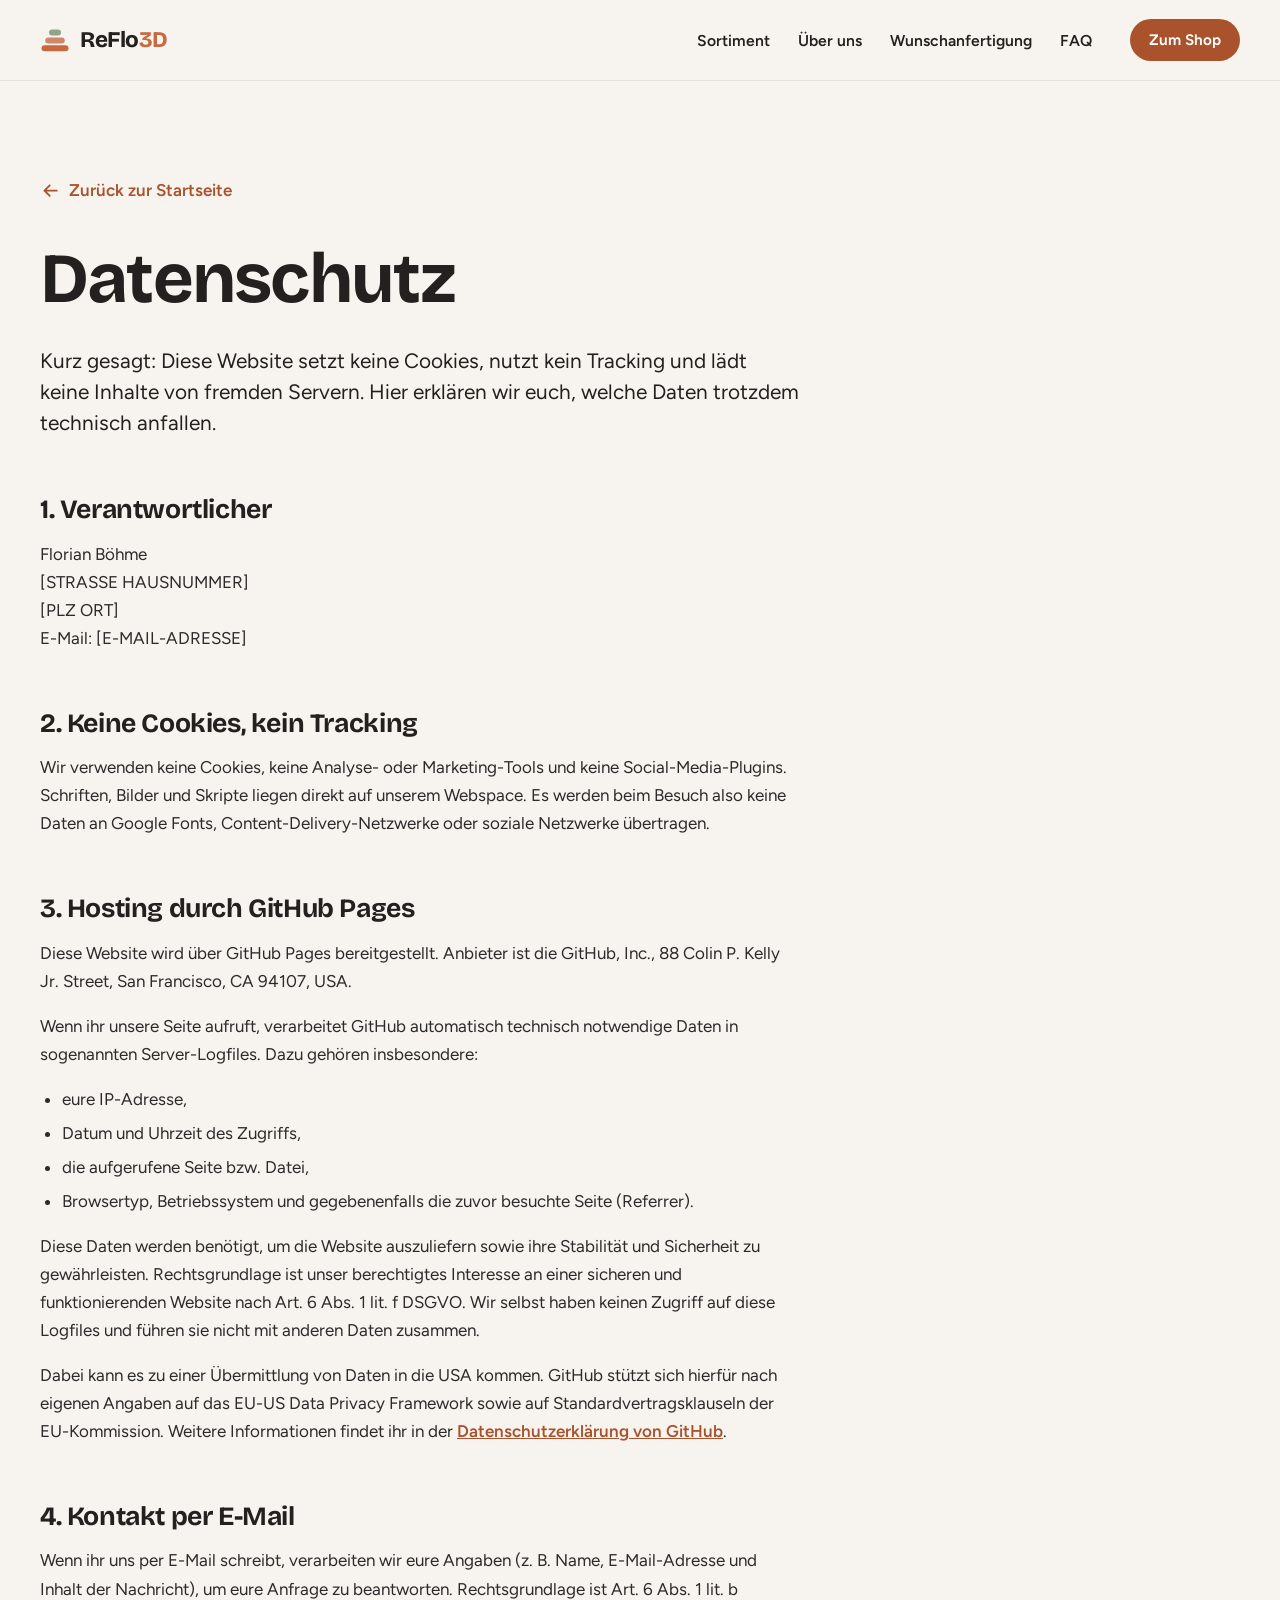
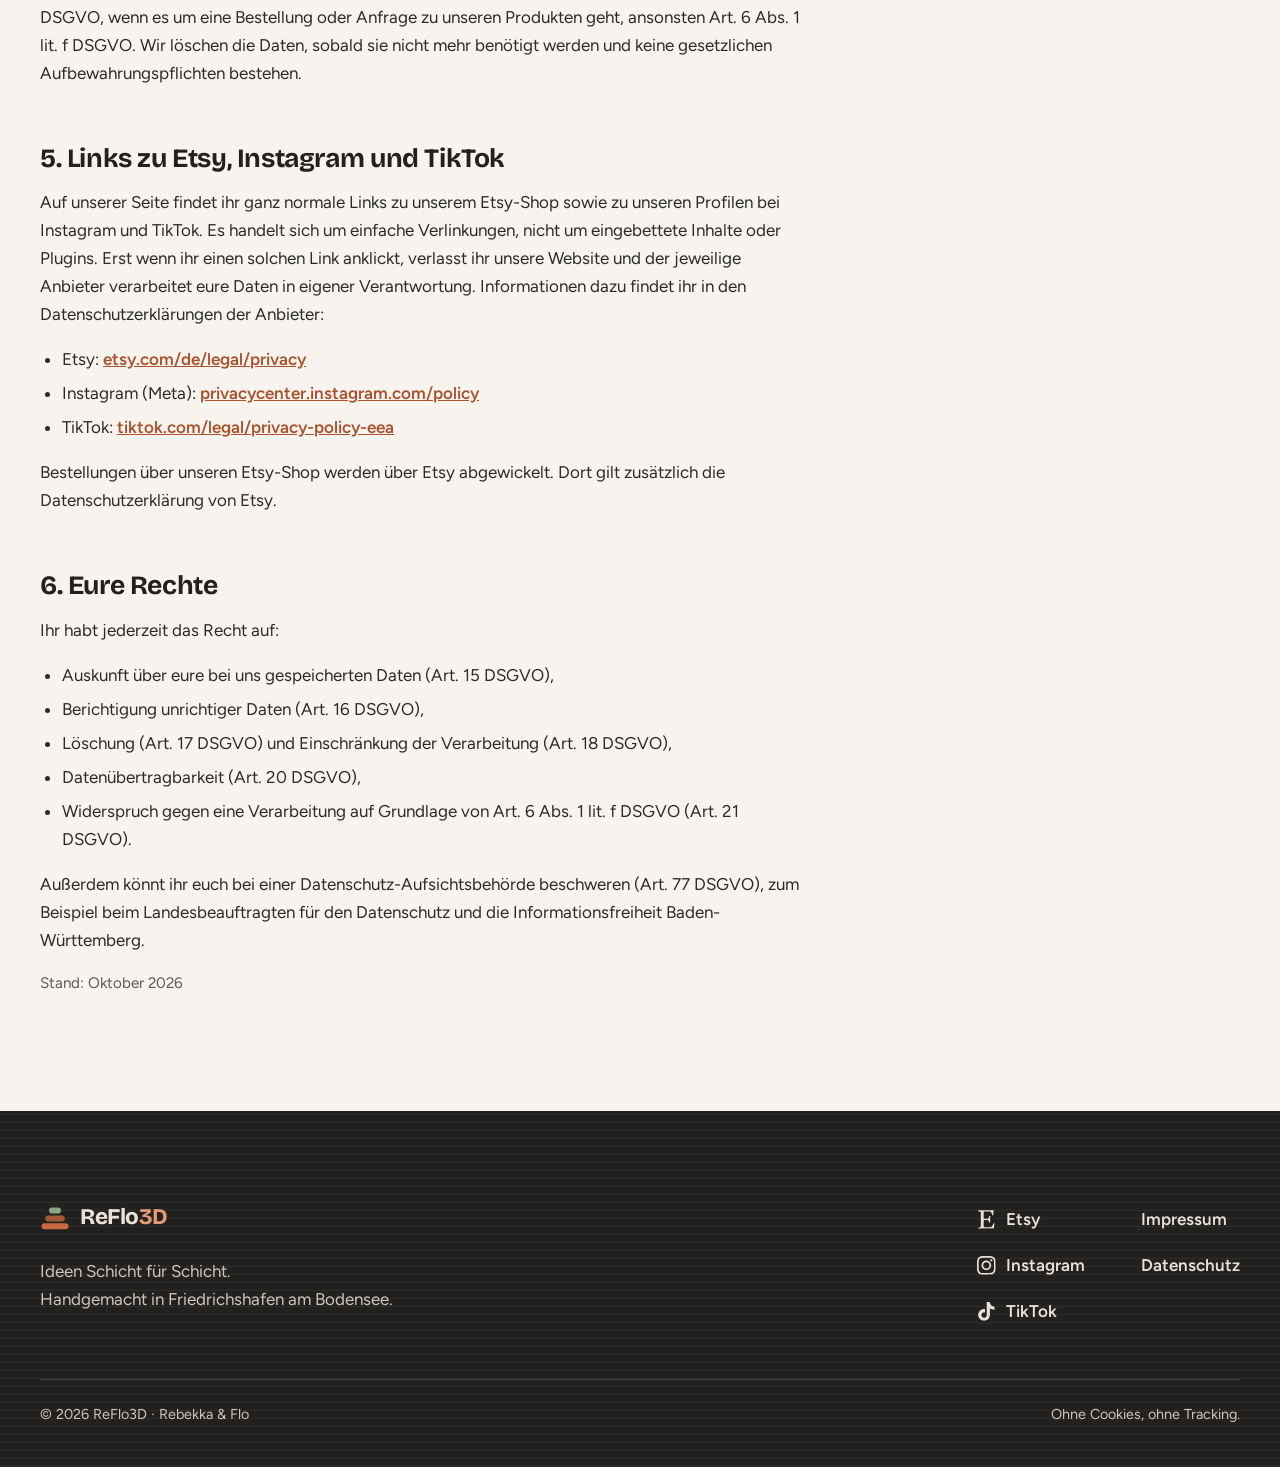
==== datenschutz.html @ 63804d5b "One-Page-Website für ReFlo3D - index.html: Hero mit Druck-Animation und hochzählenden Kennzahlen,   " ====
<!doctype html>
<html lang="de">
<head>
  <meta charset="utf-8">
  <meta name="viewport" content="width=device-width, initial-scale=1, viewport-fit=cover">
  <title>Datenschutz | ReFlo3D</title>
  <meta name="description" content="Datenschutzerklärung von ReFlo3D: keine Cookies, kein Tracking, Hosting über GitHub Pages.">
  <link rel="canonical" href="https://reflo3d.de/datenschutz.html">
  <meta name="theme-color" content="#23211F">
  <meta name="color-scheme" content="light dark">
  <link rel="icon" href="assets/img/favicon.svg" type="image/svg+xml">
  <link rel="icon" href="assets/img/favicon-32.png" type="image/png" sizes="32x32">
  <link rel="apple-touch-icon" href="assets/img/apple-touch-icon.png">
  <link rel="preload" href="assets/fonts/bricolage-grotesque-latin-wght.woff2" as="font" type="font/woff2" crossorigin>
  <link rel="stylesheet" href="assets/css/style.css">
  <script>document.documentElement.classList.add('js');</script>
  <script src="assets/js/main.js" defer></script>
</head>
<body class="legal-page">
  <svg width="0" height="0" class="sprite" aria-hidden="true" focusable="false">
    <symbol id="i-etsy" viewBox="0 0 24 24"><path fill="currentColor" d="M8.559 2.445c0-.325.033-.52.59-.52h7.465c1.3 0 2.02 1.11 2.54 3.193l.42 1.666h1.27c.23-4.728.43-6.784.43-6.784s-3.196.36-5.09.36H6.635L1.521.196v1.37l1.725.326c1.21.24 1.5.496 1.6 1.606 0 0 .11 3.27.11 8.64 0 5.385-.09 8.61-.09 8.61 0 .973-.39 1.333-1.59 1.573l-1.722.33V24l5.13-.165h8.55c1.935 0 6.39.165 6.39.165.105-1.17.75-6.48.855-7.064h-1.2l-1.284 2.91c-1.005 2.28-2.476 2.445-4.11 2.445h-4.906c-1.63 0-2.415-.64-2.415-2.05V12.8s3.62 0 4.79.096c.912.064 1.463.325 1.76 1.598l.39 1.695h1.41l-.09-4.278.192-4.305h-1.391l-.45 1.89c-.283 1.244-.48 1.47-1.754 1.6-1.666.17-4.815.14-4.815.14V2.45h-.05z"/></symbol>
    <symbol id="i-instagram" viewBox="0 0 24 24"><path fill="currentColor" d="M7.0301.084c-1.2768.0602-2.1487.264-2.911.5634-.7888.3075-1.4575.72-2.1228 1.3877-.6652.6677-1.075 1.3368-1.3802 2.127-.2954.7638-.4956 1.6365-.552 2.914-.0564 1.2775-.0689 1.6882-.0626 4.947.0062 3.2586.0206 3.6671.0825 4.9473.061 1.2765.264 2.1482.5635 2.9107.308.7889.72 1.4573 1.388 2.1228.6679.6655 1.3365 1.0743 2.1285 1.38.7632.295 1.6361.4961 2.9134.552 1.2773.056 1.6884.069 4.9462.0627 3.2578-.0062 3.668-.0207 4.9478-.0814 1.28-.0607 2.147-.2652 2.9098-.5633.7889-.3086 1.4578-.72 2.1228-1.3881.665-.6682 1.0745-1.3378 1.3795-2.1284.2957-.7632.4966-1.636.552-2.9124.056-1.2809.0692-1.6898.063-4.948-.0063-3.2583-.021-3.6668-.0817-4.9465-.0607-1.2797-.264-2.1487-.5633-2.9117-.3084-.7889-.72-1.4568-1.3876-2.1228C21.2982 1.33 20.628.9208 19.8378.6165 19.074.321 18.2017.1197 16.9244.0645 15.6471.0093 15.236-.005 11.977.0014 8.718.0076 8.31.0215 7.0301.0839m.1402 21.6932c-1.17-.0509-1.8053-.2453-2.2287-.408-.5606-.216-.96-.4771-1.3819-.895-.422-.4178-.6811-.8186-.9-1.378-.1644-.4234-.3624-1.058-.4171-2.228-.0595-1.2645-.072-1.6442-.079-4.848-.007-3.2037.0053-3.583.0607-4.848.05-1.169.2456-1.805.408-2.2282.216-.5613.4762-.96.895-1.3816.4188-.4217.8184-.6814 1.3783-.9003.423-.1651 1.0575-.3614 2.227-.4171 1.2655-.06 1.6447-.072 4.848-.079 3.2033-.007 3.5835.005 4.8495.0608 1.169.0508 1.8053.2445 2.228.408.5608.216.96.4754 1.3816.895.4217.4194.6816.8176.9005 1.3787.1653.4217.3617 1.056.4169 2.2263.0602 1.2655.0739 1.645.0796 4.848.0058 3.203-.0055 3.5834-.061 4.848-.051 1.17-.245 1.8055-.408 2.2294-.216.5604-.4763.96-.8954 1.3814-.419.4215-.8181.6811-1.3783.9-.4224.1649-1.0577.3617-2.2262.4174-1.2656.0595-1.6448.072-4.8493.079-3.2045.007-3.5825-.006-4.848-.0608M16.953 5.5864A1.44 1.44 0 1 0 18.39 4.144a1.44 1.44 0 0 0-1.437 1.4424M5.8385 12.012c.0067 3.4032 2.7706 6.1557 6.173 6.1493 3.4026-.0065 6.157-2.7701 6.1506-6.1733-.0065-3.4032-2.771-6.1565-6.174-6.1498-3.403.0067-6.156 2.771-6.1496 6.1738M8 12.0077a4 4 0 1 1 4.008 3.9921A3.9996 3.9996 0 0 1 8 12.0077"/></symbol>
    <symbol id="i-tiktok" viewBox="0 0 24 24"><path fill="currentColor" d="M12.525.02c1.31-.02 2.61-.01 3.91-.02.08 1.53.63 3.09 1.75 4.17 1.12 1.11 2.7 1.62 4.24 1.79v4.03c-1.44-.05-2.89-.35-4.2-.97-.57-.26-1.1-.59-1.62-.93-.01 2.92.01 5.84-.02 8.75-.08 1.4-.54 2.79-1.35 3.94-1.31 1.92-3.58 3.17-5.91 3.21-1.43.08-2.86-.31-4.08-1.03-2.02-1.19-3.44-3.37-3.65-5.71-.02-.5-.03-1-.01-1.49.18-1.9 1.12-3.72 2.58-4.96 1.66-1.44 3.98-2.13 6.15-1.72.02 1.48-.04 2.96-.04 4.44-.99-.32-2.15-.23-3.02.37-.63.41-1.11 1.04-1.36 1.75-.21.51-.15 1.07-.14 1.61.24 1.64 1.82 3.02 3.5 2.87 1.12-.01 2.19-.66 2.77-1.61.19-.33.4-.67.41-1.06.1-1.79.06-3.57.07-5.36.01-4.03-.01-8.05.02-12.07z"/></symbol>
    <symbol id="i-arrow" viewBox="0 0 24 24"><path fill="none" stroke="currentColor" stroke-width="2" stroke-linecap="round" stroke-linejoin="round" d="M5 12h14m-6-6 6 6-6 6"/></symbol>
    <symbol id="i-mark" viewBox="0 0 40 40"><rect x="2" y="27" width="36" height="8" rx="4" fill="#C8693F"/><rect x="7" y="16.5" width="26" height="8" rx="4" fill="#C8693F" opacity=".78"/><rect x="12" y="6" width="16" height="8" rx="4" fill="#8FA58A"/></symbol>
  </svg>

  <a class="skip-link" href="#inhalt">Zum Inhalt springen</a>

  <header class="site-header is-solid" data-header>
    <div class="container header-inner">
      <a class="brand" href="./" aria-label="ReFlo3D – zur Startseite">
        <svg class="brand-mark" width="32" height="32" aria-hidden="true" focusable="false"><use href="#i-mark"/></svg>
        <span class="brand-name">ReFlo<span>3D</span></span>
      </a>

      <nav class="nav" aria-label="Hauptnavigation">
        <ul class="nav-list">
          <li><a href="./#sortiment">Sortiment</a></li>
          <li><a href="./#ueber-uns">Über uns</a></li>
          <li><a href="./#wunschanfertigung">Wunschanfertigung</a></li>
          <li><a href="./#faq">FAQ</a></li>
        </ul>
        <a class="btn btn-primary btn-sm" href="https://www.etsy.com/de/shop/Reflo3d" target="_blank" rel="noopener noreferrer">Zum Shop</a>
      </nav>

      <button class="burger" type="button" aria-expanded="false" aria-controls="mobile-menu" aria-label="Menü öffnen" data-burger>
        <span class="burger-lines" aria-hidden="true"><span></span><span></span><span></span></span>
      </button>
    </div>
  </header>

  <!-- Mobiles Vollbild-Menü -->
  <div class="mobile-menu" id="mobile-menu" role="dialog" aria-modal="true" aria-label="Menü" hidden data-menu>
    <nav class="mobile-menu-inner container" aria-label="Mobile Navigation">
      <ul class="mobile-menu-list">
        <li><a href="./#sortiment">Sortiment</a></li>
        <li><a href="./#ueber-uns">Über uns</a></li>
        <li><a href="./#wunschanfertigung">Wunschanfertigung</a></li>
        <li><a href="./#faq">FAQ</a></li>
        <li><a href="./#folgt-uns">Folgt uns</a></li>
      </ul>
      <a class="btn btn-primary btn-lg" href="https://www.etsy.com/de/shop/Reflo3d" target="_blank" rel="noopener noreferrer">
        <svg class="icon" aria-hidden="true" focusable="false"><use href="#i-etsy"/></svg>
        Zum Etsy-Shop
      </a>
      <div class="mobile-menu-social">
        <a class="icon-btn" href="https://www.instagram.com/reflo3d" target="_blank" rel="noopener noreferrer" aria-label="ReFlo3D auf Instagram">
          <svg class="icon" aria-hidden="true" focusable="false"><use href="#i-instagram"/></svg>
        </a>
        <a class="icon-btn" href="https://www.tiktok.com/@reflo3d" target="_blank" rel="noopener noreferrer" aria-label="ReFlo3D auf TikTok">
          <svg class="icon" aria-hidden="true" focusable="false"><use href="#i-tiktok"/></svg>
        </a>
      </div>
    </nav>
  </div>

  <main id="inhalt" class="legal theme-light">
    <div class="container">
      <article class="legal-inner" aria-labelledby="page-title">
        <p class="back-link"><a class="text-link" href="./"><svg class="icon" aria-hidden="true" focusable="false" style="transform:rotate(180deg)"><use href="#i-arrow"/></svg> Zurück zur Startseite</a></p>
        <h1 id="page-title">Datenschutz</h1>
        <p class="lead">Kurz gesagt: Diese Website setzt keine Cookies, nutzt kein Tracking und lädt keine Inhalte von fremden Servern. Hier erklären wir euch, welche Daten trotzdem technisch anfallen.</p>

        <h2>1. Verantwortlicher</h2>
        <p>
          Florian Böhme<br>
          <!-- TODO: Adresse eintragen -->
          [STRASSE HAUSNUMMER]<br>
          <!-- TODO: Adresse eintragen -->
          [PLZ ORT]<br>
          <!-- TODO: Adresse eintragen -->
          E-Mail: [E-MAIL-ADRESSE]
        </p>

        <h2>2. Keine Cookies, kein Tracking</h2>
        <p>Wir verwenden keine Cookies, keine Analyse- oder Marketing-Tools und keine Social-Media-Plugins. Schriften, Bilder und Skripte liegen direkt auf unserem Webspace. Es werden beim Besuch also keine Daten an Google Fonts, Content-Delivery-Netzwerke oder soziale Netzwerke übertragen.</p>

        <h2>3. Hosting durch GitHub Pages</h2>
        <p>Diese Website wird über GitHub Pages bereitgestellt. Anbieter ist die GitHub, Inc., 88 Colin P. Kelly Jr. Street, San Francisco, CA 94107, USA.</p>
        <p>Wenn ihr unsere Seite aufruft, verarbeitet GitHub automatisch technisch notwendige Daten in sogenannten Server-Logfiles. Dazu gehören insbesondere:</p>
        <ul>
          <li>eure IP-Adresse,</li>
          <li>Datum und Uhrzeit des Zugriffs,</li>
          <li>die aufgerufene Seite bzw. Datei,</li>
          <li>Browsertyp, Betriebssystem und gegebenenfalls die zuvor besuchte Seite (Referrer).</li>
        </ul>
        <p>Diese Daten werden benötigt, um die Website auszuliefern sowie ihre Stabilität und Sicherheit zu gewährleisten. Rechtsgrundlage ist unser berechtigtes Interesse an einer sicheren und funktionierenden Website nach Art. 6 Abs. 1 lit. f DSGVO. Wir selbst haben keinen Zugriff auf diese Logfiles und führen sie nicht mit anderen Daten zusammen.</p>
        <p>Dabei kann es zu einer Übermittlung von Daten in die USA kommen. GitHub stützt sich hierfür nach eigenen Angaben auf das EU-US Data Privacy Framework sowie auf Standardvertragsklauseln der EU-Kommission. Weitere Informationen findet ihr in der <a href="https://docs.github.com/de/site-policy/privacy-policies/github-general-privacy-statement" target="_blank" rel="noopener noreferrer">Datenschutzerklärung von GitHub</a>.</p>

        <h2>4. Kontakt per E-Mail</h2>
        <p>Wenn ihr uns per E-Mail schreibt, verarbeiten wir eure Angaben (z.&nbsp;B. Name, E-Mail-Adresse und Inhalt der Nachricht), um eure Anfrage zu beantworten. Rechtsgrundlage ist Art. 6 Abs. 1 lit. b DSGVO, wenn es um eine Bestellung oder Anfrage zu unseren Produkten geht, ansonsten Art. 6 Abs. 1 lit. f DSGVO. Wir löschen die Daten, sobald sie nicht mehr benötigt werden und keine gesetzlichen Aufbewahrungspflichten bestehen.</p>

        <h2>5. Links zu Etsy, Instagram und TikTok</h2>
        <p>Auf unserer Seite findet ihr ganz normale Links zu unserem Etsy-Shop sowie zu unseren Profilen bei Instagram und TikTok. Es handelt sich um einfache Verlinkungen, nicht um eingebettete Inhalte oder Plugins. Erst wenn ihr einen solchen Link anklickt, verlasst ihr unsere Website und der jeweilige Anbieter verarbeitet eure Daten in eigener Verantwortung. Informationen dazu findet ihr in den Datenschutzerklärungen der Anbieter:</p>
        <ul>
          <li>Etsy: <a href="https://www.etsy.com/de/legal/privacy/" target="_blank" rel="noopener noreferrer">etsy.com/de/legal/privacy</a></li>
          <li>Instagram (Meta): <a href="https://privacycenter.instagram.com/policy" target="_blank" rel="noopener noreferrer">privacycenter.instagram.com/policy</a></li>
          <li>TikTok: <a href="https://www.tiktok.com/legal/privacy-policy-eea" target="_blank" rel="noopener noreferrer">tiktok.com/legal/privacy-policy-eea</a></li>
        </ul>
        <p>Bestellungen über unseren Etsy-Shop werden über Etsy abgewickelt. Dort gilt zusätzlich die Datenschutzerklärung von Etsy.</p>

        <h2>6. Eure Rechte</h2>
        <p>Ihr habt jederzeit das Recht auf:</p>
        <ul>
          <li>Auskunft über eure bei uns gespeicherten Daten (Art. 15 DSGVO),</li>
          <li>Berichtigung unrichtiger Daten (Art. 16 DSGVO),</li>
          <li>Löschung (Art. 17 DSGVO) und Einschränkung der Verarbeitung (Art. 18 DSGVO),</li>
          <li>Datenübertragbarkeit (Art. 20 DSGVO),</li>
          <li>Widerspruch gegen eine Verarbeitung auf Grundlage von Art. 6 Abs. 1 lit. f DSGVO (Art. 21 DSGVO).</li>
        </ul>
        <p>Außerdem könnt ihr euch bei einer Datenschutz-Aufsichtsbehörde beschweren (Art. 77 DSGVO), zum Beispiel beim Landesbeauftragten für den Datenschutz und die Informationsfreiheit Baden-Württemberg.</p>

        <p class="meta">Stand: Oktober 2026</p>

      </article>
    </div>
  </main>

  <!-- 10. Footer -->
  <footer class="site-footer theme-dark">
    <div class="container footer-inner">
      <div class="footer-brand">
        <a class="brand" href="./" aria-label="ReFlo3D – zur Startseite">
          <svg class="brand-mark" width="32" height="32" aria-hidden="true" focusable="false"><use href="#i-mark"/></svg>
          <span class="brand-name">ReFlo<span>3D</span></span>
        </a>
        <p class="footer-slogan">Ideen Schicht für Schicht.<br>Handgemacht in Friedrichshafen am Bodensee.</p>
      </div>
      <nav class="footer-nav" aria-label="Footer">
        <ul>
          <li><a href="https://www.etsy.com/de/shop/Reflo3d" target="_blank" rel="noopener noreferrer"><svg class="icon" aria-hidden="true" focusable="false"><use href="#i-etsy"/></svg>Etsy</a></li>
          <li><a href="https://www.instagram.com/reflo3d" target="_blank" rel="noopener noreferrer"><svg class="icon" aria-hidden="true" focusable="false"><use href="#i-instagram"/></svg>Instagram</a></li>
          <li><a href="https://www.tiktok.com/@reflo3d" target="_blank" rel="noopener noreferrer"><svg class="icon" aria-hidden="true" focusable="false"><use href="#i-tiktok"/></svg>TikTok</a></li>
        </ul>
        <ul>
          <li><a href="impressum.html">Impressum</a></li>
          <li><a href="datenschutz.html">Datenschutz</a></li>
        </ul>
      </nav>
    </div>
    <div class="container footer-bottom">
      <p>© <span data-year>2026</span> ReFlo3D · Rebekka &amp; Flo</p>
      <p>Ohne Cookies, ohne Tracking.</p>
    </div>
  </footer>
</body>
</html>
---- assets/css/style.css ----
/* =========================================================
   ReFlo3D – Ideen Schicht für Schicht
   Reines CSS, mobile first. Schriften lokal (DSGVO).
   ========================================================= */

/* ---------- Schriften ---------- */
@font-face {
  font-family: "Bricolage Grotesque";
  src: url("../fonts/bricolage-grotesque-latin-wght.woff2") format("woff2");
  font-weight: 200 800;
  font-style: normal;
  font-display: swap;
}
@font-face {
  font-family: "Figtree";
  src: url("../fonts/figtree-latin-wght.woff2") format("woff2");
  font-weight: 300 900;
  font-style: normal;
  font-display: swap;
}
@font-face {
  font-family: "Figtree";
  src: url("../fonts/figtree-latin-wght-italic.woff2") format("woff2");
  font-weight: 300 900;
  font-style: italic;
  font-display: swap;
}

/* ---------- Design-Tokens ---------- */
:root {
  /* Markenfarben */
  --c-dark: #23211F;          /* Anthrazit: Hero, Video-Bereich, Footer */
  --c-cream: #F7F3EE;         /* Creme: Inhaltsbereiche */
  --c-text: #2B2B2B;          /* Fließtext */
  --c-accent: #C8693F;        /* Terrakotta */
  --c-sage: #8FA58A;          /* Salbei */

  /* Abgeleitete Töne (WCAG AA geprüft) */
  --c-accent-strong: #A9522C; /* Buttons/Links auf hell: 4,8:1 auf Creme, 5,3:1 mit weißem Text */
  --c-accent-hover: #8F4323;
  --c-accent-soft: #E39A72;   /* Akzent-Text auf dunkel: 6:1 */
  --c-sage-strong: #566C52;   /* Salbei-Text auf hell */
  --c-cream-alt: #EFE8DF;
  --c-dark-deep: #1A1917;

  /* Typografie */
  --font-head: "Bricolage Grotesque", "Avenir Next", "Segoe UI", system-ui, sans-serif;
  --font-body: "Figtree", "Segoe UI", system-ui, -apple-system, sans-serif;
  --fs-body: clamp(1rem, 0.96rem + 0.2vw, 1.0625rem);
  --fs-lead: clamp(1.125rem, 1.05rem + 0.4vw, 1.3rem);
  --fs-h2: clamp(2.1rem, 1.5rem + 3vw, 3.6rem);
  --fs-h1: clamp(3.4rem, 1.6rem + 9vw, 8.25rem);

  /* Layout */
  --container: 1200px;
  --gutter: clamp(16px, 4vw, 40px);
  --section-y: clamp(72px, 9vw, 136px);
  --radius-s: 12px;
  --radius-m: 20px;
  --radius-l: 32px;
  --header-h: 68px;
  --actionbar-h: 64px;

  --ease-out: cubic-bezier(.22, 1, .36, 1);
  --shadow-card: 0 1px 2px rgba(35, 33, 31, .06), 0 18px 48px -18px rgba(35, 33, 31, .28);

  /* Schichtlinien-Muster (Markenelement) */
  --layers-light: repeating-linear-gradient(0deg, rgba(255, 255, 255, .055) 0 1px, transparent 1px 8px);
  --layers-accent: repeating-linear-gradient(0deg, rgba(200, 105, 63, .16) 0 1px, transparent 1px 9px);

  /* Thema „hell“ als Standard */
  --bg: var(--c-cream);
  --fg: var(--c-text);
  --heading: var(--c-dark);
  --muted: #5F5A54;
  --accent-text: var(--c-accent-strong);
  --card: #FFFDFA;
  --border: rgba(43, 43, 43, .12);
  --focus: var(--c-accent-strong);
  --chip-bg: rgba(143, 165, 138, .2);
  --chip-icon: var(--c-sage-strong);

  color-scheme: light dark;
}

/* Abschnittsthemen: setzen die semantischen Variablen neu */
.theme-light { --bg: var(--c-cream); }
.theme-light-alt { --bg: var(--c-cream-alt); --accent-text: #9A4A27; } /* 5,1:1 auf Creme-Alt */
.theme-dark {
  --bg: var(--c-dark);
  --fg: #E9E2D9;
  --heading: var(--c-cream);
  --muted: #CFC6BB;
  --accent-text: var(--c-accent-soft);
  --card: #2D2A27;
  --border: rgba(247, 243, 238, .14);
  --focus: var(--c-accent-soft);
  --chip-bg: rgba(143, 165, 138, .18);
  --chip-icon: var(--c-sage);
}
.theme-light, .theme-light-alt, .theme-dark { background-color: var(--bg); color: var(--fg); }

/* Dark Mode: helle Bereiche werden warm-dunkel, dunkle noch etwas tiefer */
@media (prefers-color-scheme: dark) {
  :root, .theme-light, .theme-light-alt {
    --bg: #1F1D1B;
    --fg: #E6DFD6;
    --heading: #F7F3EE;
    --muted: #BDB3A8;
    --accent-text: var(--c-accent-soft);
    --card: #2A2724;
    --border: rgba(247, 243, 238, .12);
    --focus: var(--c-accent-soft);
    --chip-bg: rgba(143, 165, 138, .18);
    --chip-icon: var(--c-sage);
  }
  .theme-light-alt { --bg: #282522; }
  .theme-dark { --bg: #151413; --card: #262321; }
}

/* ---------- Basis ---------- */
*, *::before, *::after { box-sizing: border-box; }

html {
  -webkit-text-size-adjust: 100%;
  text-size-adjust: 100%;
  scroll-padding-top: calc(var(--header-h) + 12px);
}
@media (prefers-reduced-motion: no-preference) {
  html { scroll-behavior: smooth; }
}

body {
  margin: 0;
  font-family: var(--font-body);
  font-size: var(--fs-body);
  line-height: 1.65;
  background: var(--bg);
  color: var(--fg);
  -webkit-font-smoothing: antialiased;
  -moz-osx-font-smoothing: grayscale;
  text-rendering: optimizeLegibility;
}
body.is-locked { overflow: hidden; }

img, video, svg { display: block; max-width: 100%; }
img, video { height: auto; }
a { color: inherit; }
p { margin: 0 0 1em; }
p:last-child { margin-bottom: 0; }
ul, ol { margin: 0; padding: 0; list-style: none; }
figure { margin: 0; }
h1, h2, h3 {
  font-family: var(--font-head);
  color: var(--heading);
  font-weight: 700;
  line-height: 1.04;
  letter-spacing: -0.025em;
  margin: 0 0 .5em;
  text-wrap: balance;
}
strong { font-weight: 700; }

.sprite { position: absolute; width: 0; height: 0; overflow: hidden; }
.icon { width: 1.25em; height: 1.25em; flex: none; }

.sr-only {
  position: absolute !important; width: 1px; height: 1px; padding: 0; margin: -1px;
  overflow: hidden; clip: rect(0 0 0 0); white-space: nowrap; border: 0;
}

/* Sichtbarer Fokus-Rahmen */
:focus-visible {
  outline: 3px solid var(--focus);
  outline-offset: 3px;
  border-radius: 6px;
}
.btn:focus-visible, .icon-btn:focus-visible { border-radius: 999px; }

.skip-link {
  position: fixed; left: 16px; top: 12px; z-index: 200;
  transform: translateY(-200%);
  background: var(--c-dark); color: var(--c-cream);
  padding: .75em 1.25em; border-radius: 999px; font-weight: 700; text-decoration: none;
  transition: transform .2s;
}
.skip-link:focus { transform: none; }

.container {
  width: 100%;
  max-width: calc(var(--container) + 2 * var(--gutter));
  margin-inline: auto;
  padding-inline: var(--gutter);
}
.section { padding-block: var(--section-y); position: relative; }
.center { text-align: center; }

/* ---------- Typo-Bausteine ---------- */
.eyebrow, .overline {
  font-size: .8rem;
  font-weight: 700;
  letter-spacing: .16em;
  text-transform: uppercase;
  color: var(--accent-text);
  margin-bottom: 1rem;
  display: inline-flex;
  align-items: center;
  gap: .7em;
}
.eyebrow::before {
  content: "";
  width: 28px; height: 6px;
  background: repeating-linear-gradient(0deg, currentColor 0 1.5px, transparent 1.5px 3px);
  border-radius: 1px;
}
.section-title { font-size: var(--fs-h2); }
.section-head { max-width: 720px; margin-bottom: clamp(40px, 6vw, 72px); }
.section-head-center { margin-inline: auto; text-align: center; }
.section-intro {
  font-family: var(--font-head);
  font-size: clamp(1.6rem, 1.2rem + 2vw, 2.6rem);
  font-weight: 600;
  line-height: 1.15;
  letter-spacing: -0.02em;
  color: var(--heading);
  text-wrap: balance;
}
.lead { font-size: var(--fs-lead); line-height: 1.5; color: var(--heading); }

.quote {
  font-style: italic;
  font-size: clamp(1.1rem, 1rem + .5vw, 1.3rem);
  line-height: 1.45;
  color: var(--accent-text);
  margin-bottom: 1.1em;
  padding-left: 1rem;
  border-left: 3px solid currentColor;
}

/* ---------- Buttons ---------- */
.btn {
  --btn-bg: transparent;
  --btn-fg: inherit;
  --btn-border: transparent;
  display: inline-flex;
  align-items: center;
  justify-content: center;
  gap: .6em;
  min-height: 48px;
  padding: .8em 1.45em;
  border: 1.5px solid var(--btn-border);
  border-radius: 999px;
  background: var(--btn-bg);
  color: var(--btn-fg);
  font: 650 1rem/1.2 var(--font-body);
  letter-spacing: .005em;
  text-decoration: none;
  cursor: pointer;
  transition: background-color .25s, border-color .25s, color .25s, transform .35s var(--ease-out), box-shadow .35s var(--ease-out);
  -webkit-tap-highlight-color: transparent;
}
.btn .icon { width: 1.15em; height: 1.15em; }
.btn-sm { min-height: 42px; padding: .6em 1.15em; font-size: .95rem; }
.btn-lg { min-height: 54px; padding: .95em 1.7em; font-size: 1.05rem; }

.btn-primary { --btn-bg: var(--c-accent-strong); --btn-fg: #fff; }
.btn-primary:hover { --btn-bg: var(--c-accent-hover); }

.btn-ghost { --btn-fg: var(--c-cream); --btn-border: rgba(247, 243, 238, .55); backdrop-filter: blur(6px); -webkit-backdrop-filter: blur(6px); background: rgba(247, 243, 238, .06); }
.btn-ghost:hover { background: rgba(247, 243, 238, .16); --btn-border: var(--c-cream); }

.btn-outline { --btn-fg: var(--heading); --btn-border: currentColor; }
.btn-outline:hover { --btn-bg: var(--heading); --btn-fg: var(--bg); --btn-border: var(--heading); }

@media (hover: hover) {
  .btn:hover { transform: translateY(-2px); box-shadow: 0 12px 24px -12px rgba(35, 33, 31, .55); }
  .btn:active { transform: translateY(0); }
}

.btn-row { display: flex; flex-wrap: wrap; gap: 12px; }

.icon-btn {
  display: inline-grid; place-items: center;
  width: 48px; height: 48px; flex: none;
  border-radius: 999px;
  border: 1.5px solid rgba(247, 243, 238, .3);
  color: var(--c-cream);
  transition: background-color .25s, border-color .25s, transform .3s var(--ease-out);
}
.icon-btn:hover { background: rgba(247, 243, 238, .12); border-color: var(--c-cream); }

.text-link {
  display: inline-flex; align-items: center; gap: .45em;
  font-weight: 700; color: var(--accent-text);
  text-decoration: none;
  padding-block: .4em;
  background: linear-gradient(currentColor, currentColor) 0 100% / 0 2px no-repeat;
  transition: background-size .4s var(--ease-out);
}
.text-link .icon { transition: transform .35s var(--ease-out); }
.text-link:hover { background-size: 100% 2px; }
.text-link:hover .icon { transform: translateX(4px); }

/* ---------- 1. Header ---------- */
.site-header {
  position: fixed; inset: 0 0 auto; z-index: 100;
  height: var(--header-h);
  color: var(--c-cream);
  transition: background-color .35s, box-shadow .35s, color .35s, backdrop-filter .35s;
}
.header-inner { height: 100%; display: flex; align-items: center; justify-content: space-between; gap: 24px; }
.site-header.is-scrolled,
.site-header.is-solid {
  background: rgba(247, 243, 238, .82);
  color: var(--c-dark);
  -webkit-backdrop-filter: saturate(160%) blur(14px);
  backdrop-filter: saturate(160%) blur(14px);
  box-shadow: 0 1px 0 rgba(35, 33, 31, .08);
  --focus: var(--c-accent-strong);
}
.site-header:not(.is-scrolled):not(.is-solid) { --focus: var(--c-accent-soft); }
@media (prefers-color-scheme: dark) {
  .site-header.is-scrolled, .site-header.is-solid { background: rgba(26, 25, 23, .8); color: var(--c-cream); box-shadow: 0 1px 0 rgba(247, 243, 238, .08); --focus: var(--c-accent-soft); }
}
/* Menü offen: Header immer hell auf dunklem Overlay */
.menu-open .site-header { background: transparent; box-shadow: none; color: var(--c-cream); backdrop-filter: none; -webkit-backdrop-filter: none; --focus: var(--c-accent-soft); }

.brand {
  display: inline-flex; align-items: center; gap: 10px;
  text-decoration: none; color: inherit;
  font-family: var(--font-head); font-weight: 750; font-size: 1.4rem; letter-spacing: -0.02em;
}
.brand-mark { width: 30px; height: 30px; }
.brand-name span { color: var(--c-accent); }
.site-header:not(.is-scrolled):not(.is-solid) .brand-name span,
.theme-dark .brand-name span { color: var(--c-accent-soft); }

.nav { display: none; }
.nav-list { display: flex; gap: clamp(16px, 2.2vw, 32px); }
.nav-list a {
  position: relative;
  text-decoration: none; font-weight: 600; font-size: .98rem;
  padding: .5em 0;
}
.nav-list a::after {
  content: ""; position: absolute; left: 0; right: 0; bottom: .15em; height: 2px;
  background: currentColor; transform: scaleX(0); transform-origin: left;
  transition: transform .35s var(--ease-out);
}
.nav-list a:hover::after { transform: scaleX(1); }

.burger {
  display: inline-grid; place-items: center;
  width: 48px; height: 48px; margin-right: -8px;
  background: none; border: 0; border-radius: 999px; color: inherit; cursor: pointer;
}
.burger-lines { position: relative; width: 24px; height: 16px; display: block; }
.burger-lines span {
  position: absolute; left: 0; width: 100%; height: 2px; border-radius: 2px; background: currentColor;
  transition: transform .35s var(--ease-out), opacity .2s, top .35s var(--ease-out);
}
.burger-lines span:nth-child(1) { top: 0; }
.burger-lines span:nth-child(2) { top: 7px; width: 70%; }
.burger-lines span:nth-child(3) { top: 14px; }
.burger[aria-expanded="true"] .burger-lines span:nth-child(1) { top: 7px; transform: rotate(45deg); }
.burger[aria-expanded="true"] .burger-lines span:nth-child(2) { opacity: 0; }
.burger[aria-expanded="true"] .burger-lines span:nth-child(3) { top: 7px; transform: rotate(-45deg); }

@media (min-width: 900px) {
  :root { --header-h: 80px; }
  .nav { display: flex; align-items: center; gap: clamp(20px, 3vw, 40px); }
  .burger { display: none; }
}

/* Mobiles Vollbild-Menü */
.mobile-menu {
  position: fixed; inset: 0; z-index: 90;
  background: var(--c-dark) var(--layers-light);
  color: var(--c-cream);
  --focus: var(--c-accent-soft);
  display: flex;
  padding-top: calc(var(--header-h) + 24px);
  padding-bottom: calc(32px + env(safe-area-inset-bottom));
  overflow-y: auto;
  opacity: 0;
  transition: opacity .35s var(--ease-out);
}
.mobile-menu[hidden] { display: none; }
.mobile-menu.is-open { opacity: 1; }
.mobile-menu-inner { display: flex; flex-direction: column; gap: 32px; }
.mobile-menu-list a {
  display: block;
  font-family: var(--font-head); font-weight: 700;
  font-size: clamp(2rem, 9vw, 2.75rem); line-height: 1.15; letter-spacing: -0.02em;
  text-decoration: none; padding-block: .18em;
  opacity: 0; transform: translateY(16px);
  transition: opacity .45s var(--ease-out), transform .45s var(--ease-out), color .2s;
}
.mobile-menu-list a:hover { color: var(--c-accent-soft); }
.mobile-menu.is-open .mobile-menu-list a { opacity: 1; transform: none; }
.mobile-menu.is-open .mobile-menu-list li:nth-child(2) a { transition-delay: .04s; }
.mobile-menu.is-open .mobile-menu-list li:nth-child(3) a { transition-delay: .08s; }
.mobile-menu.is-open .mobile-menu-list li:nth-child(4) a { transition-delay: .12s; }
.mobile-menu.is-open .mobile-menu-list li:nth-child(5) a { transition-delay: .16s; }
.mobile-menu .btn { align-self: flex-start; }
.mobile-menu-social { display: flex; gap: 12px; margin-top: auto; }
@media (min-width: 900px) { .mobile-menu { display: none !important; } }

/* ---------- 2. Hero ---------- */
.hero {
  position: relative;
  isolation: isolate;
  overflow: hidden;
  min-height: 100vh;
  min-height: 100svh;
  display: flex;
  align-items: flex-end;
  padding-top: calc(var(--header-h) + 32px);
  padding-bottom: clamp(28px, 5vh, 64px);
  color: var(--c-cream);
}
.hero-media { position: absolute; inset: 0; z-index: -3; }
.hero-media img {
  width: 100%; height: 100%; object-fit: cover; object-position: 72% 50%;
}
/* Dunkler Verlauf: sichert Kontrast für den Text auf jedem späteren Foto */
.hero::before {
  content: ""; position: absolute; inset: 0; z-index: -2;
  background:
    linear-gradient(180deg, rgba(20, 19, 18, .62) 0%, rgba(20, 19, 18, .28) 32%, rgba(20, 19, 18, .72) 72%, rgba(20, 19, 18, .94) 100%),
    linear-gradient(90deg, rgba(20, 19, 18, .78) 0%, rgba(20, 19, 18, .35) 55%, rgba(20, 19, 18, 0) 85%);
}
.hero-layers {
  position: absolute; inset: 0; z-index: -1;
  background: var(--layers-light);
  -webkit-mask-image: linear-gradient(180deg, transparent 0%, #000 45%, #000 100%);
  mask-image: linear-gradient(180deg, transparent 0%, #000 45%, #000 100%);
  pointer-events: none;
}
.hero-inner { position: relative; }
.hero .overline { color: var(--c-accent-soft); }
.hero-title {
  font-size: min(var(--fs-h1), 12svh);
  line-height: .94;
  letter-spacing: -0.035em;
  font-weight: 750;
  margin: 0 0 .32em;
  color: var(--c-cream);
}
.print-line { display: block; position: relative; width: fit-content; padding-block: .04em; }
.print-line:last-child { color: var(--c-accent-soft); }
.hero-lead {
  max-width: 34ch;
  font-size: var(--fs-lead);
  line-height: 1.5;
  color: #EDE6DD;
  margin-bottom: 1.6em;
}
.stats {
  display: grid;
  grid-template-columns: repeat(3, minmax(0, 1fr));
  gap: 16px;
  margin-top: clamp(28px, 5vh, 56px);
  padding-top: clamp(18px, 2.5vh, 26px);
  border-top: 1px solid rgba(247, 243, 238, .22);
  max-width: 880px;
}
.stat { display: flex; flex-direction: column; gap: 4px; }
.stat-num {
  font-family: var(--font-head);
  font-weight: 700;
  font-size: clamp(2.2rem, 1.5rem + 3.5vw, 4rem);
  line-height: 1;
  letter-spacing: -0.03em;
  color: var(--c-cream);
  font-variant-numeric: tabular-nums;
}
.stat-suffix { color: var(--c-accent-soft); margin-left: .04em; }
.stat-label { font-size: clamp(.82rem, .75rem + .35vw, 1rem); line-height: 1.35; color: #DCD4CA; max-width: 22ch; }

/* H1 „druckt“ sich Zeile für Zeile von unten nach oben auf */
@media (prefers-reduced-motion: no-preference) {
  .print-line {
    clip-path: inset(100% 0 0 0);
    animation: print-layer 1s steps(14, end) forwards;
    animation-delay: calc(.25s + var(--i) * .45s);
  }
  .print-line::after {
    content: ""; position: absolute; left: -4%; right: -4%; height: 3px; top: calc(100% - 3px);
    background: var(--c-accent);
    box-shadow: 0 0 14px 2px rgba(227, 154, 114, .7);
    border-radius: 2px;
    animation: print-nozzle 1s steps(14, end) forwards;
    animation-delay: calc(.25s + var(--i) * .45s);
  }
  .hero-media img { animation: hero-zoom 2.4s var(--ease-out) both; }
  .hero .overline, .hero-lead, .hero .btn-row, .stats {
    animation: fade-up .9s var(--ease-out) both;
  }
  .hero .overline { animation-delay: .1s; }
  .hero-lead { animation-delay: 1.35s; }
  .hero .btn-row { animation-delay: 1.5s; }
  .stats { animation-delay: 1.65s; }
}
@keyframes print-layer { to { clip-path: inset(0 0 0 0); } }
@keyframes print-nozzle {
  0% { top: calc(100% - 3px); opacity: 1; }
  92% { opacity: 1; }
  100% { top: 0; opacity: 0; }
}
@keyframes hero-zoom { from { transform: scale(1.08); } to { transform: scale(1); } }
@keyframes fade-up { from { opacity: 0; transform: translateY(18px); } to { opacity: 1; transform: none; } }

/* Hero: kleine Bildschirme */
@media (max-width: 479px) {
  .hero .overline { font-size: .7rem; letter-spacing: .12em; }
  .hero .btn-lg { padding: .9em 1.2em; font-size: 1rem; }
  .hero .btn-row { gap: 10px; }
}
@media (min-width: 900px) {
  .hero-lead { max-width: 46ch; }
}

/* ---------- 3. Video-Bereich + Angebotskarte ---------- */
.feature { overflow: hidden; }
.feature::before {
  content: ""; position: absolute; inset: 0; pointer-events: none;
  background: var(--layers-light);
  -webkit-mask-image: radial-gradient(ellipse at 20% 40%, #000 0%, transparent 65%);
  mask-image: radial-gradient(ellipse at 20% 40%, #000 0%, transparent 65%);
}
.feature-grid { display: grid; gap: 0; position: relative; }
.feature-media {
  position: relative;
  border-radius: var(--radius-l);
  overflow: hidden;
  aspect-ratio: 1 / 1;
  background: #2E2A26 url("../img/video-poster.jpg") center / cover no-repeat;
  box-shadow: 0 30px 60px -30px rgba(0, 0, 0, .7);
}
.feature-video { width: 100%; height: 100%; object-fit: cover; }
.feature-caption {
  position: absolute; left: 16px; top: 16px;
  display: inline-flex; align-items: center; gap: .5em;
  padding: .45em .9em; border-radius: 999px;
  font-size: .82rem; font-weight: 600; color: var(--c-cream);
  background: rgba(20, 19, 18, .6);
  -webkit-backdrop-filter: blur(8px); backdrop-filter: blur(8px);
}
.feature-caption .icon { width: 1.1em; height: 1.1em; color: var(--c-sage); }
.video-toggle {
  position: absolute; right: 16px; top: 16px;
  width: 44px; height: 44px; display: grid; place-items: center;
  border: 0; border-radius: 999px; cursor: pointer;
  color: var(--c-cream); background: rgba(20, 19, 18, .6);
  -webkit-backdrop-filter: blur(8px); backdrop-filter: blur(8px);
  --focus: var(--c-accent-soft);
}
.video-toggle[hidden] { display: none; }
.video-toggle .icon { width: 20px; height: 20px; }

.offer-card {
  /* helle Karte im dunklen Bereich */
  --heading: var(--c-dark);
  --fg: var(--c-text);
  --accent-text: var(--c-accent-strong);
  --chip-bg: rgba(143, 165, 138, .22);
  --chip-icon: var(--c-sage-strong);
  --focus: var(--c-accent-strong);
  position: relative;
  z-index: 1;
  margin: -64px 12px 0;
  padding: clamp(28px, 4vw, 52px);
  border-radius: var(--radius-l);
  background: var(--c-cream);
  color: var(--fg);
  box-shadow: 0 40px 80px -40px rgba(0, 0, 0, .8);
}
.offer-card::before {
  /* Terrakotta-„Schichten“ als Akzent oben */
  content: ""; position: absolute; left: clamp(28px, 4vw, 52px); top: 0;
  width: 72px; height: 10px; border-radius: 0 0 6px 6px;
  background: repeating-linear-gradient(0deg, var(--c-accent) 0 2px, transparent 2px 4px);
}
@media (prefers-color-scheme: dark) {
  .offer-card {
    --heading: var(--c-cream); --fg: #E6DFD6; --accent-text: var(--c-accent-soft);
    --chip-bg: rgba(143, 165, 138, .18); --chip-icon: var(--c-sage); --focus: var(--c-accent-soft);
    background: #2A2724; border: 1px solid rgba(247, 243, 238, .1);
  }
}
.offer-title { font-size: clamp(1.9rem, 1.4rem + 2.4vw, 3rem); }
.offer-card .btn-row { margin-top: 28px; }

.chips { display: flex; flex-wrap: wrap; gap: 8px; margin-top: 22px; }
.chip {
  display: inline-flex; align-items: center; gap: .5em;
  padding: .5em .95em; border-radius: 999px;
  background: var(--chip-bg);
  font-size: .92rem; font-weight: 600; line-height: 1.25;
  transition: transform .3s var(--ease-out);
}
.chip .icon { width: 1.15em; height: 1.15em; color: var(--chip-icon); }
.chip:hover { transform: translateY(-2px); }

@media (min-width: 768px) {
  .feature-media { aspect-ratio: 16 / 10; }
  .offer-card { margin: -120px 48px 0; }
}
@media (min-width: 1024px) {
  .feature-grid { grid-template-columns: repeat(12, minmax(0, 1fr)); align-items: center; }
  .feature-media { grid-column: 1 / span 7; grid-row: 1; aspect-ratio: 4 / 5; }
  .offer-card { grid-column: 7 / span 6; grid-row: 1; margin: 0; }
}

/* ---------- 4. Über uns ---------- */
.about-grid { display: grid; gap: 32px; }
.about-head .section-title { margin-bottom: .35em; }
.signature {
  font-family: var(--font-head);
  font-weight: 500; font-style: normal;
  font-size: 1.15rem; color: var(--muted);
  display: inline-flex; align-items: center; gap: .75em;
}
.signature::before { content: ""; width: 36px; height: 2px; background: var(--c-accent); }
.about-body p { max-width: 62ch; }
.about-body .lead { margin-bottom: .9em; }
.steps { display: grid; gap: 12px; margin-top: 36px; counter-reset: step; }
.step {
  display: flex; align-items: center; gap: 14px;
  padding: 14px 18px; border-radius: var(--radius-m);
  background: var(--card); border: 1px solid var(--border);
  transition: transform .35s var(--ease-out), box-shadow .35s var(--ease-out);
}
.step:hover { transform: translateY(-3px); box-shadow: var(--shadow-card); }
.step-icon {
  width: 44px; height: 44px; flex: none; display: grid; place-items: center;
  border-radius: 14px; background: var(--chip-bg); color: var(--chip-icon);
}
.step-text { line-height: 1.35; }
.step-text strong { display: block; color: var(--heading); font-family: var(--font-head); font-size: 1.1rem; }
@media (min-width: 900px) {
  .about-grid { grid-template-columns: 5fr 7fr; gap: clamp(48px, 7vw, 120px); align-items: start; }
  .about-head { position: sticky; top: calc(var(--header-h) + 32px); }
  .steps { grid-template-columns: repeat(3, 1fr); }
  .step { flex-direction: column; align-items: flex-start; padding: 20px; }
}

/* ---------- 5. Sortiment: abwechselnde Themenblöcke ---------- */
.topic {
  display: grid; gap: 28px; align-items: center;
  margin-bottom: clamp(64px, 10vw, 128px);
}
.topic:last-child { margin-bottom: 0; }
.topic-media { position: relative; }
.topic-media::before {
  /* versetzte „Schichten“-Fläche hinter dem Bild */
  content: ""; position: absolute; inset: 18px -10px -14px 18px; z-index: 0;
  border-radius: var(--radius-l);
  background: var(--layers-accent);
}
.topic-media img {
  position: relative; z-index: 1;
  width: 100%; aspect-ratio: 5 / 4; object-fit: cover;
  border-radius: var(--radius-l);
  box-shadow: var(--shadow-card);
  transition: transform .8s var(--ease-out);
}
.topic:hover .topic-media img { transform: translateY(-4px) rotate(-.4deg); }
.topic-title { font-size: clamp(2rem, 1.4rem + 2.6vw, 3.2rem); margin-bottom: .35em; }
.topic-body > p:not(.quote) { max-width: 52ch; color: var(--fg); }
.tags { display: flex; flex-wrap: wrap; gap: 8px; margin: 18px 0 20px; }
.tags li {
  font-size: .85rem; font-weight: 600;
  padding: .35em .85em; border-radius: 999px;
  border: 1px solid var(--border); color: var(--muted);
}
@media (min-width: 900px) {
  .topic { grid-template-columns: 1fr 1fr; gap: clamp(48px, 7vw, 112px); }
  .topic:nth-of-type(even) .topic-media { order: 2; }
  .topic:nth-of-type(even) .topic-media::before { inset: 18px 18px -14px -10px; }
}

/* ---------- 6. Vertrauensleiste ---------- */
.trust {
  position: relative;
  padding-block: clamp(48px, 7vw, 88px);
  background-image: var(--layers-accent);
}
.trust-list { display: grid; grid-template-columns: repeat(2, minmax(0, 1fr)); gap: 12px; }
.trust-item {
  display: flex; flex-direction: column; gap: 2px;
  padding: 20px 18px;
  border-radius: var(--radius-m);
  background: rgba(35, 33, 31, .72);
  border: 1px solid var(--border);
  -webkit-backdrop-filter: blur(4px); backdrop-filter: blur(4px);
  transition: transform .35s var(--ease-out), border-color .35s;
}
@media (prefers-color-scheme: dark) { .trust-item { background: rgba(21, 20, 19, .75); } }
.trust-item:hover { transform: translateY(-3px); border-color: rgba(227, 154, 114, .5); }
.trust-icon {
  width: 44px; height: 44px; display: grid; place-items: center; margin-bottom: 12px;
  border-radius: 14px; background: rgba(200, 105, 63, .18); color: var(--c-accent-soft);
}
.trust-item strong { font-family: var(--font-head); font-size: clamp(1.1rem, 1rem + .6vw, 1.4rem); color: var(--heading); line-height: 1.2; }
.trust-item span:last-child { font-size: .92rem; color: var(--muted); line-height: 1.4; }
@media (min-width: 900px) {
  .trust-list { grid-template-columns: repeat(4, minmax(0, 1fr)); gap: 20px; }
  .trust-item { padding: 28px 24px; }
}

/* ---------- 7. Galerie ---------- */
.gallery-grid {
  display: grid; grid-template-columns: repeat(2, minmax(0, 1fr));
  gap: clamp(10px, 1.6vw, 20px);
  margin-bottom: clamp(36px, 5vw, 56px);
}
.gallery-item { border-radius: var(--radius-m); overflow: hidden; background: var(--c-cream-alt); }
.gallery-item img {
  width: 100%; aspect-ratio: 1 / 1; object-fit: cover;
  transition: transform .9s var(--ease-out);
}
.gallery-item:hover img { transform: scale(1.06); }
@media (min-width: 768px) { .gallery-grid { grid-template-columns: repeat(3, minmax(0, 1fr)); } }

/* ---------- 8. FAQ ---------- */
.faq-grid { display: grid; gap: 32px; }
.faq-head p:not(.eyebrow) { color: var(--muted); max-width: 40ch; }
.faq-head .faq-link { color: var(--accent-text); }
.faq-item { border-bottom: 1px solid var(--border); }
.faq-item:first-child { border-top: 1px solid var(--border); }
.faq-item summary {
  list-style: none;
  display: flex; align-items: center; justify-content: space-between; gap: 20px;
  padding: 22px 4px;
  cursor: pointer;
  font-family: var(--font-head);
  font-size: clamp(1.15rem, 1.05rem + .5vw, 1.4rem);
  font-weight: 650; line-height: 1.3;
  color: var(--heading);
}
.faq-item summary::-webkit-details-marker { display: none; }
.faq-item summary::after {
  content: ""; flex: none;
  width: 36px; height: 36px; border-radius: 999px;
  border: 1.5px solid var(--border);
  background:
    linear-gradient(var(--accent-text), var(--accent-text)) center / 14px 2px no-repeat,
    linear-gradient(var(--accent-text), var(--accent-text)) center / 2px 14px no-repeat;
  transition: transform .4s var(--ease-out), background-color .3s, border-color .3s;
}
.faq-item summary:hover::after { border-color: var(--accent-text); }
.faq-item[open] summary::after { transform: rotate(135deg); }
.faq-answer { padding: 0 4px 24px; max-width: 64ch; }
.faq-answer a { color: var(--accent-text); font-weight: 600; }
@media (prefers-reduced-motion: no-preference) {
  .faq-item[open] .faq-answer { animation: fade-up .5s var(--ease-out); }
}
@media (min-width: 900px) {
  .faq-grid { grid-template-columns: 5fr 7fr; gap: clamp(48px, 7vw, 120px); align-items: start; }
  .faq-head { position: sticky; top: calc(var(--header-h) + 32px); }
}

/* ---------- 9. Social ---------- */
.social-block {
  position: relative; overflow: hidden;
  border-radius: var(--radius-l);
  padding: clamp(32px, 6vw, 80px) clamp(20px, 5vw, 72px);
  display: grid; gap: 32px;
  background-image: var(--layers-light);
}
.social-block::after {
  content: ""; position: absolute; right: -120px; top: -120px; width: 380px; height: 380px; z-index: 0;
  border-radius: 50%; background: radial-gradient(circle, rgba(200, 105, 63, .35), transparent 70%);
  pointer-events: none;
}
.social-intro, .social-cards { position: relative; z-index: 1; }
.social-intro p:not(.eyebrow) { font-size: var(--fs-lead); color: var(--muted); max-width: 36ch; }
.social-intro .section-title { font-size: clamp(2.6rem, 1.8rem + 4vw, 4.8rem); }
.social-cards { display: grid; gap: 14px; }
.social-card {
  display: grid; grid-template-columns: auto 1fr; align-items: center; gap: 16px 18px;
  padding: 22px;
  border-radius: var(--radius-m);
  background: rgba(247, 243, 238, .06);
  border: 1px solid var(--border);
  transition: transform .4s var(--ease-out), background-color .3s, border-color .3s;
}
.social-card:hover { transform: translateY(-4px); background: rgba(247, 243, 238, .1); border-color: rgba(247, 243, 238, .28); }
.social-card .btn { grid-column: 1 / -1; }
.social-icon {
  width: 56px; height: 56px; border-radius: 18px; display: grid; place-items: center; color: #fff;
}
.social-icon .icon { width: 28px; height: 28px; }
.social-icon-ig { background: linear-gradient(135deg, #C8693F, #A9522C 55%, #7F3A57); }
.social-icon-tt { background: #111; box-shadow: inset 0 0 0 1px rgba(255, 255, 255, .15); }
.social-meta { display: flex; flex-direction: column; line-height: 1.25; }
.social-meta strong { font-family: var(--font-head); font-size: 1.35rem; color: var(--heading); }
.social-meta span { color: var(--muted); }
@media (min-width: 600px) {
  .social-cards { grid-template-columns: 1fr 1fr; }
}
@media (min-width: 1024px) {
  .social-block { grid-template-columns: 5fr 7fr; align-items: center; gap: 56px; }
}

/* ---------- 10. Footer ---------- */
.site-footer {
  padding-top: clamp(56px, 7vw, 88px);
  /* Platz für die mobile Aktionsleiste */
  padding-bottom: calc(var(--actionbar-h) + 32px + env(safe-area-inset-bottom));
  background-image: var(--layers-light);
}
.footer-inner { display: grid; gap: 36px; }
.footer-slogan { margin-top: 16px; color: var(--muted); }
.footer-nav { display: flex; flex-wrap: wrap; gap: 32px 56px; }
.footer-nav ul { display: grid; gap: 6px; align-content: start; }
.footer-nav a {
  display: inline-flex; align-items: center; gap: .6em;
  min-height: 40px;
  text-decoration: none; color: var(--fg); font-weight: 600;
  transition: color .2s;
}
.footer-nav a:hover { color: var(--accent-text); }
.footer-nav .icon { width: 1.1em; height: 1.1em; }
.footer-bottom {
  display: flex; flex-wrap: wrap; justify-content: space-between; gap: 8px 24px;
  position: relative;
  margin-top: 48px; padding-top: 24px;
  font-size: .9rem; color: var(--muted);
}
.footer-bottom::before {
  content: ""; position: absolute; top: 0; left: var(--gutter); right: var(--gutter);
  height: 1px; background: var(--border);
}
.footer-bottom p { margin: 0; }
@media (min-width: 768px) {
  .site-footer { padding-bottom: 40px; }
  .footer-inner { grid-template-columns: 1fr auto; align-items: start; }
}

/* ---------- 11. Mobile Aktionsleiste ---------- */
.action-bar {
  position: fixed; z-index: 80;
  left: 12px; right: 12px;
  bottom: calc(10px + env(safe-area-inset-bottom));
  left: calc(12px + env(safe-area-inset-left));
  right: calc(12px + env(safe-area-inset-right));
  height: var(--actionbar-h);
  display: flex; align-items: center; gap: 8px;
  padding: 8px;
  border-radius: 999px;
  background: rgba(35, 33, 31, .9);
  -webkit-backdrop-filter: saturate(160%) blur(14px);
  backdrop-filter: saturate(160%) blur(14px);
  box-shadow: 0 16px 40px -12px rgba(0, 0, 0, .55);
  --focus: var(--c-accent-soft);
  transform: translateY(calc(100% + 40px));
  visibility: hidden;
  transition: transform .45s var(--ease-out), visibility 0s linear .45s;
}
.action-bar.is-visible {
  transform: none; visibility: visible;
  transition: transform .45s var(--ease-out), visibility 0s;
}
.action-bar .btn { flex: 1; min-height: 48px; }
.action-bar .icon-btn { border-color: rgba(247, 243, 238, .22); }
.menu-open .action-bar { visibility: hidden; }
@media (min-width: 768px) { .action-bar { display: none; } }

/* ---------- Scroll-Einblendungen ---------- */
@media (prefers-reduced-motion: no-preference) {
  .js .reveal {
    opacity: 0;
    transform: translateY(28px);
    transition: opacity .9s var(--ease-out), transform .9s var(--ease-out);
  }
  .js .reveal.is-visible { opacity: 1; transform: none; }
  .js .gallery-item.reveal:nth-child(3n+2), .js .trust-item.reveal:nth-child(2) { transition-delay: .08s; }
  .js .gallery-item.reveal:nth-child(3n), .js .trust-item.reveal:nth-child(3) { transition-delay: .16s; }
  .js .trust-item.reveal:nth-child(4) { transition-delay: .24s; }
}

/* ---------- Bewegung reduzieren ---------- */
@media (prefers-reduced-motion: reduce) {
  *, *::before, *::after {
    animation-duration: .01ms !important;
    animation-iteration-count: 1 !important;
    transition-duration: .01ms !important;
    scroll-behavior: auto !important;
  }
}

/* =========================================================
   Unterseiten (Impressum, Datenschutz)
   ========================================================= */
.legal { padding-top: calc(var(--header-h) + clamp(40px, 7vw, 96px)); padding-bottom: var(--section-y); }
.legal-inner { max-width: 760px; }
.legal h1 { font-size: clamp(2.6rem, 1.8rem + 4vw, 4.4rem); margin-bottom: .4em; }
.legal h2 { font-size: clamp(1.3rem, 1.15rem + .7vw, 1.65rem); margin: 2.2em 0 .6em; letter-spacing: -0.015em; }
.legal h3 { font-size: 1.15rem; margin: 1.6em 0 .4em; letter-spacing: -0.01em; }
.legal a { color: var(--accent-text); font-weight: 600; overflow-wrap: anywhere; }
.legal ul { list-style: disc; padding-left: 1.3em; margin: 0 0 1em; }
.legal li { margin-bottom: .35em; }
.legal .back-link { margin-bottom: 32px; }
.legal .meta { color: var(--muted); font-size: .95rem; }
.legal-page .site-footer { padding-bottom: 40px; }
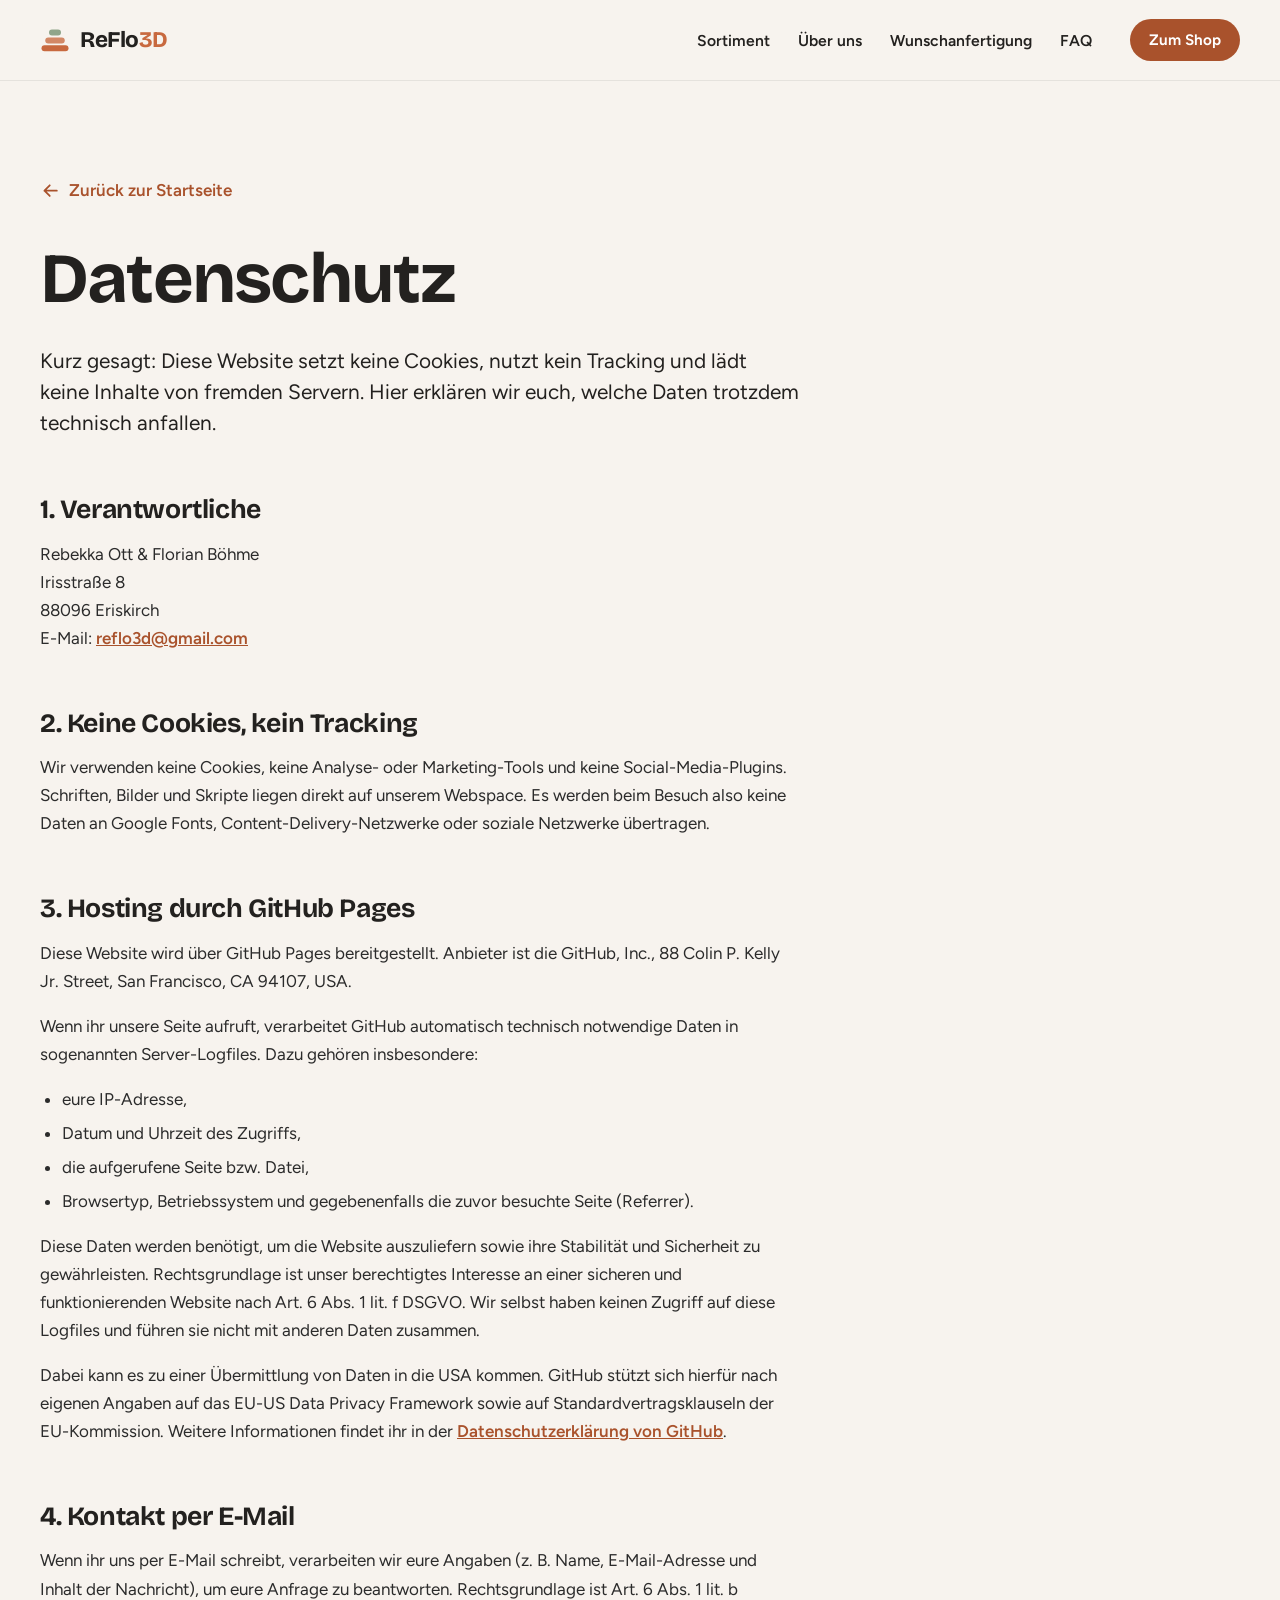
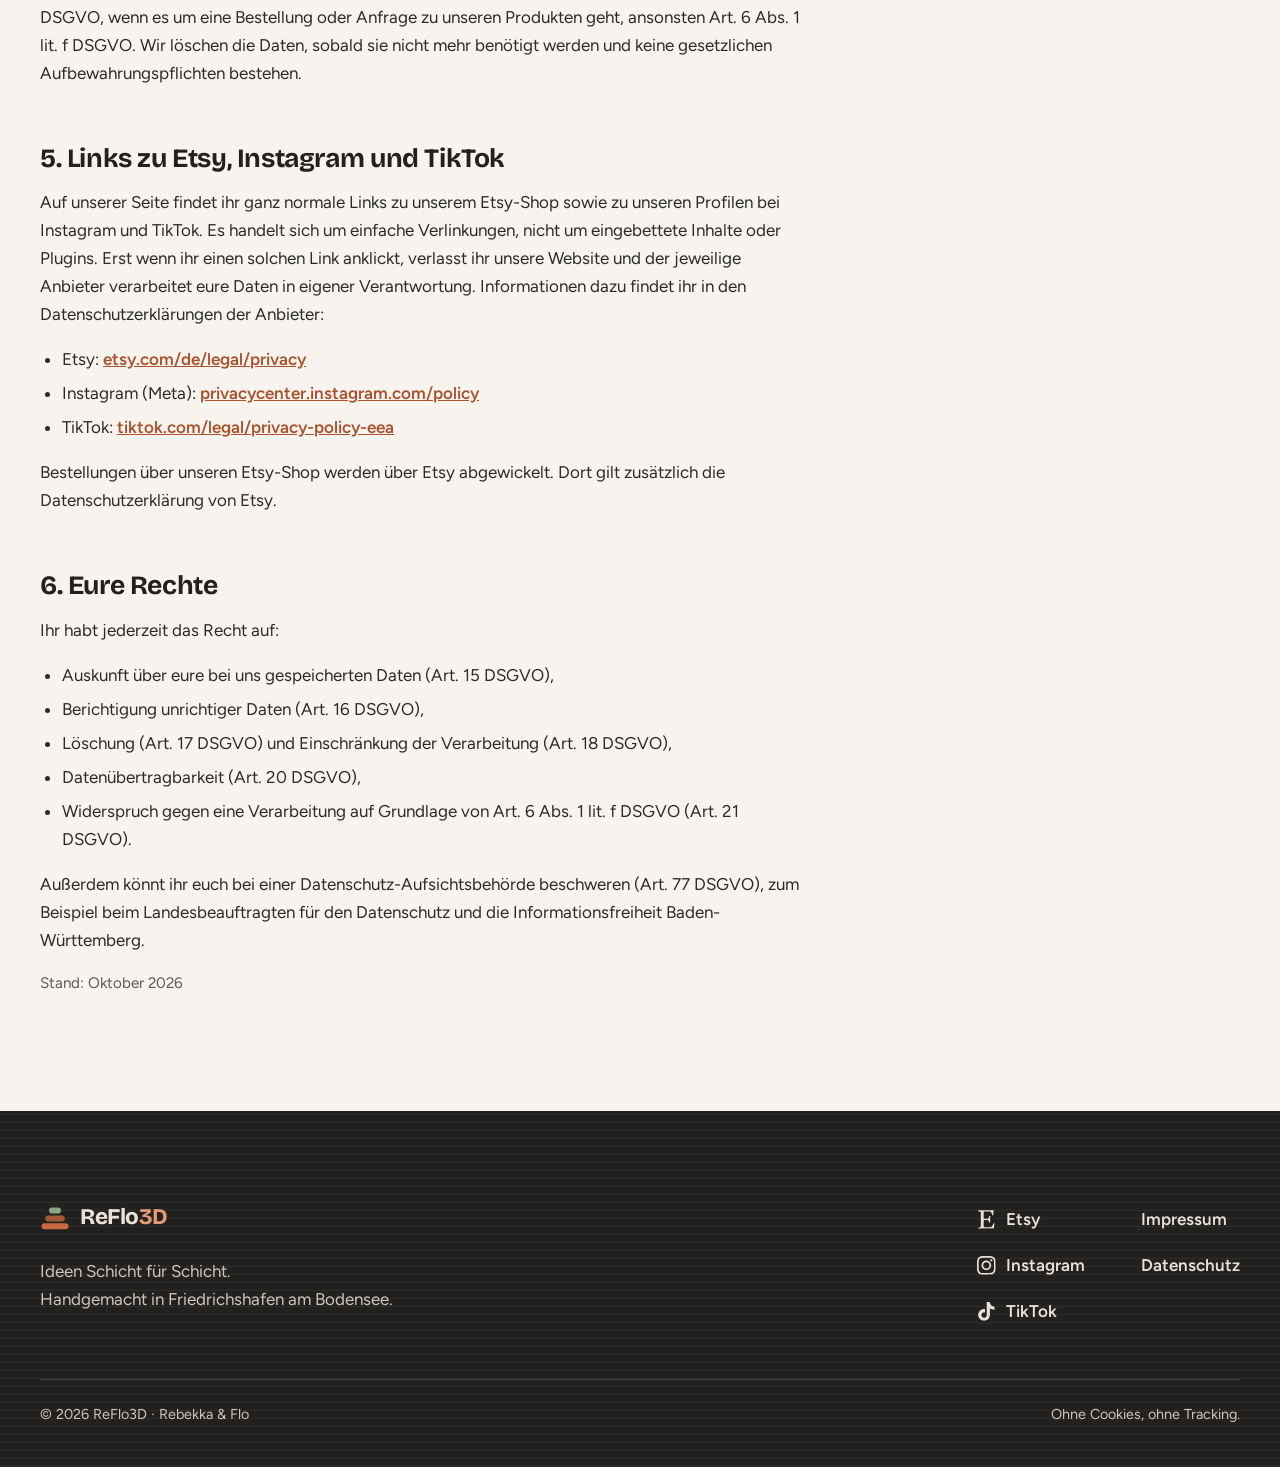
==== commit 4bef2713: "Impressum und Datenschutz: echte Angaben eingetragen - Impressum: ReFlo3D, Rebekka Ott & Florian Böh" ====
--- a/datenschutz.html
+++ b/datenschutz.html
@@ -82,15 +82,12 @@
         <h1 id="page-title">Datenschutz</h1>
         <p class="lead">Kurz gesagt: Diese Website setzt keine Cookies, nutzt kein Tracking und lädt keine Inhalte von fremden Servern. Hier erklären wir euch, welche Daten trotzdem technisch anfallen.</p>
 
-        <h2>1. Verantwortlicher</h2>
+        <h2>1. Verantwortliche</h2>
         <p>
-          Florian Böhme<br>
-          <!-- TODO: Adresse eintragen -->
-          [STRASSE HAUSNUMMER]<br>
-          <!-- TODO: Adresse eintragen -->
-          [PLZ ORT]<br>
-          <!-- TODO: Adresse eintragen -->
-          E-Mail: [E-MAIL-ADRESSE]
+          Rebekka Ott &amp; Florian Böhme<br>
+          Irisstraße 8<br>
+          88096 Eriskirch<br>
+          E-Mail: <a href="mailto:reflo3d@gmail.com">reflo3d@gmail.com</a>
         </p>
 
         <h2>2. Keine Cookies, kein Tracking</h2>
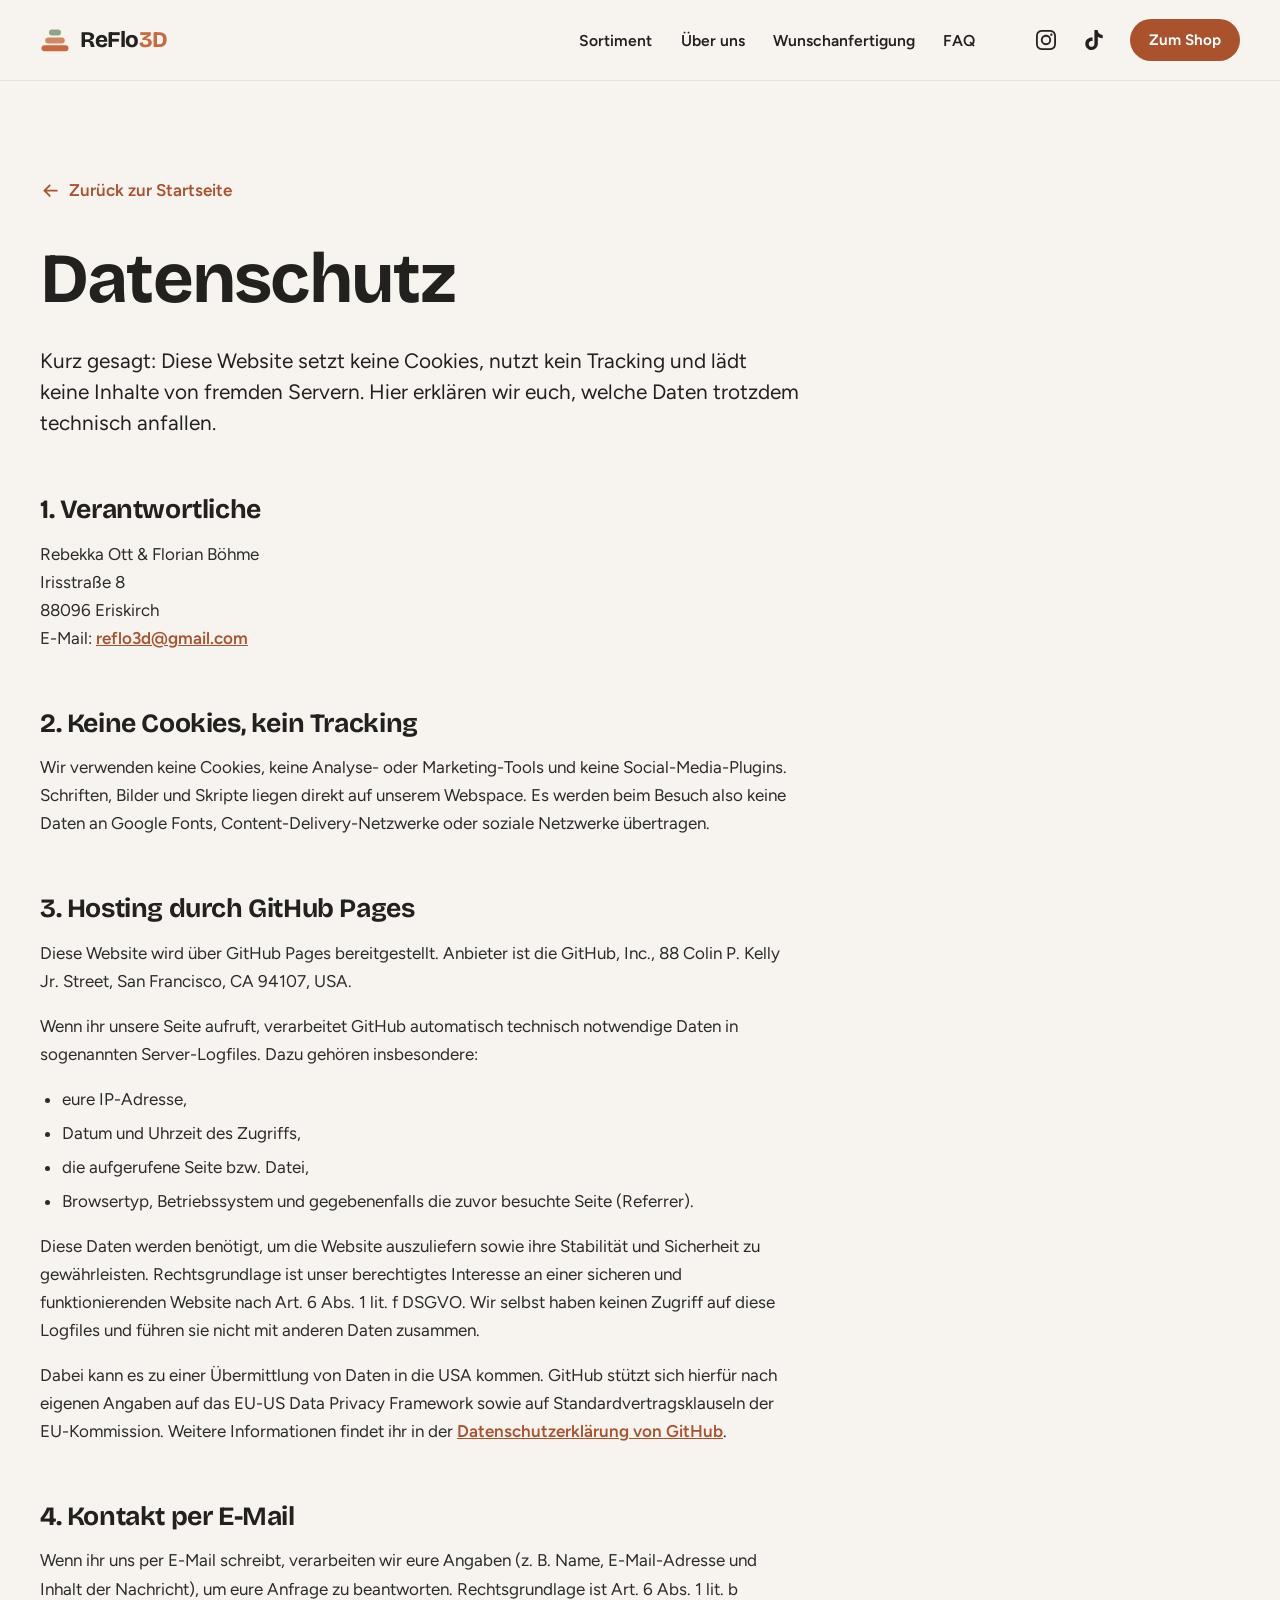
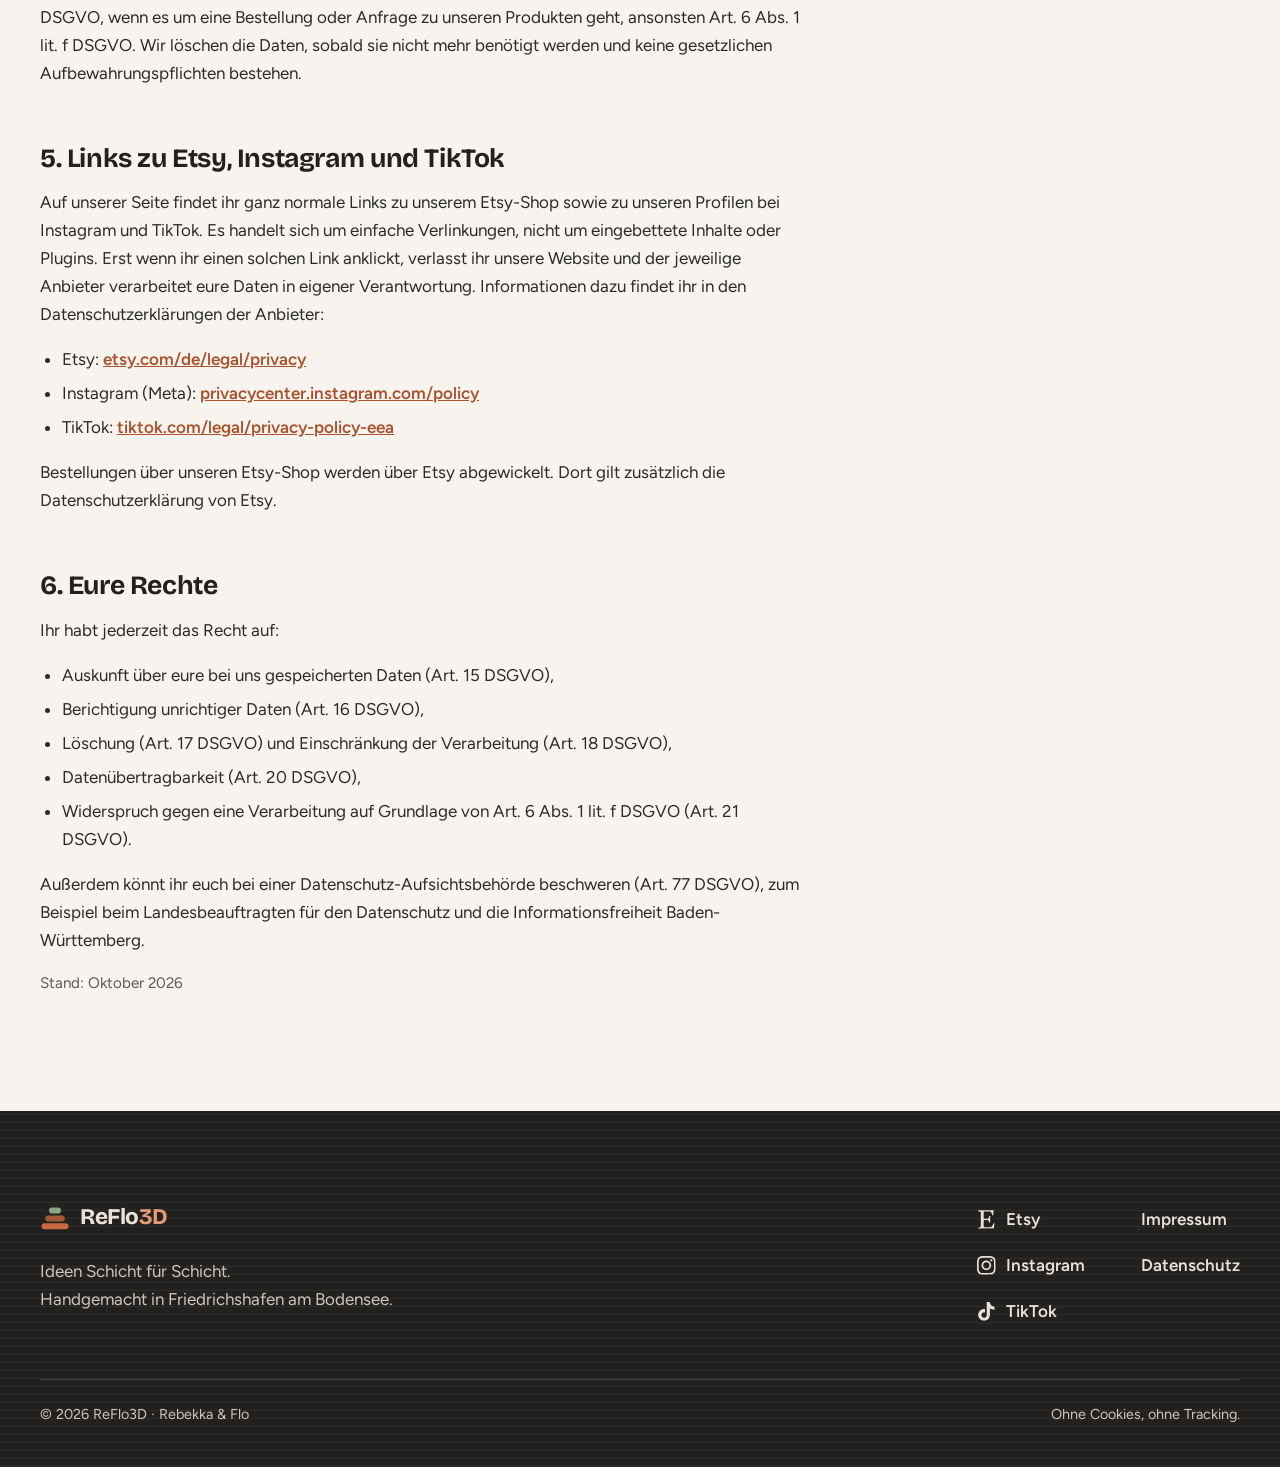
==== commit 55b3fd56: "Header: Instagram- und TikTok-Icons ergänzt - Instagram- und TikTok-Links als Icon-Buttons im Header" ====
--- a/datenschutz.html
+++ b/datenschutz.html
@@ -41,12 +41,20 @@
           <li><a href="./#wunschanfertigung">Wunschanfertigung</a></li>
           <li><a href="./#faq">FAQ</a></li>
         </ul>
-        <a class="btn btn-primary btn-sm" href="https://www.etsy.com/de/shop/Reflo3d" target="_blank" rel="noopener noreferrer">Zum Shop</a>
       </nav>
 
-      <button class="burger" type="button" aria-expanded="false" aria-controls="mobile-menu" aria-label="Menü öffnen" data-burger>
-        <span class="burger-lines" aria-hidden="true"><span></span><span></span><span></span></span>
-      </button>
+      <div class="header-actions">
+        <a class="header-social" href="https://www.instagram.com/reflo3d" target="_blank" rel="noopener noreferrer" aria-label="ReFlo3D auf Instagram">
+          <svg class="icon" aria-hidden="true" focusable="false"><use href="#i-instagram"/></svg>
+        </a>
+        <a class="header-social" href="https://www.tiktok.com/@reflo3d" target="_blank" rel="noopener noreferrer" aria-label="ReFlo3D auf TikTok">
+          <svg class="icon" aria-hidden="true" focusable="false"><use href="#i-tiktok"/></svg>
+        </a>
+        <a class="btn btn-primary btn-sm header-shop" href="https://www.etsy.com/de/shop/Reflo3d" target="_blank" rel="noopener noreferrer">Zum Shop</a>
+        <button class="burger" type="button" aria-expanded="false" aria-controls="mobile-menu" aria-label="Menü öffnen" data-burger>
+          <span class="burger-lines" aria-hidden="true"><span></span><span></span><span></span></span>
+        </button>
+      </div>
     </div>
   </header>
 
--- a/assets/css/style.css
+++ b/assets/css/style.css
@@ -366,10 +366,26 @@
 .burger[aria-expanded="true"] .burger-lines span:nth-child(2) { opacity: 0; }
 .burger[aria-expanded="true"] .burger-lines span:nth-child(3) { top: 7px; transform: rotate(-45deg); }
 
+/* Instagram/TikTok im Header: Farbe folgt dem Header-Zustand (hell über dem Hero, dunkel beim Scrollen) */
+.header-actions { display: flex; align-items: center; gap: 4px; }
+.header-social {
+  display: inline-grid; place-items: center;
+  width: 44px; height: 44px; flex: none;
+  border-radius: 999px;
+  color: inherit;
+  transition: background-color .25s, transform .3s var(--ease-out);
+}
+.header-social .icon { width: 20px; height: 20px; }
+.header-social:hover { background: rgba(127, 120, 112, .18); transform: translateY(-1px); }
+.header-social:focus-visible { border-radius: 999px; }
+.header-shop { display: none; }
+.menu-open .header-social { visibility: hidden; }
+
 @media (min-width: 900px) {
   :root { --header-h: 80px; }
-  .nav { display: flex; align-items: center; gap: clamp(20px, 3vw, 40px); }
+  .nav { display: flex; align-items: center; margin-left: auto; margin-right: clamp(12px, 2vw, 28px); }
   .burger { display: none; }
+  .header-shop { display: inline-flex; margin-left: 10px; }
 }
 
 /* Mobiles Vollbild-Menü */
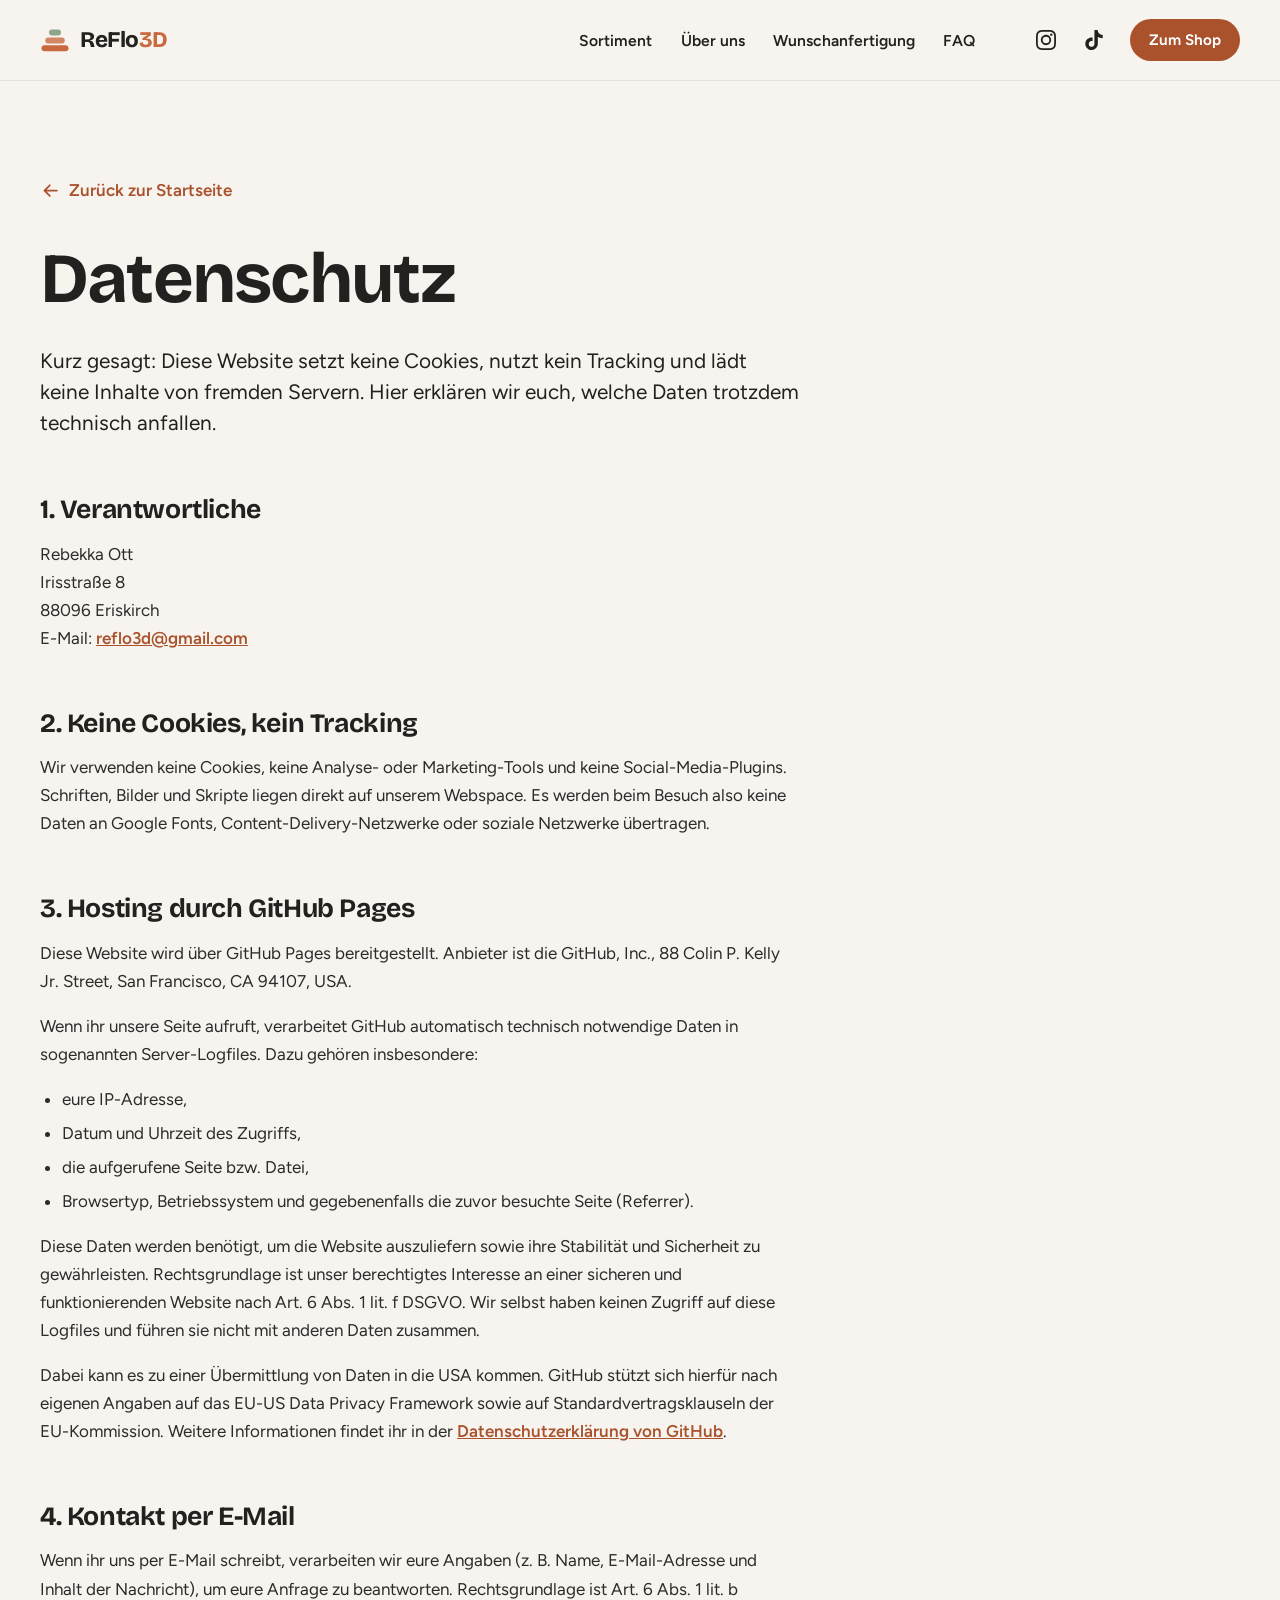
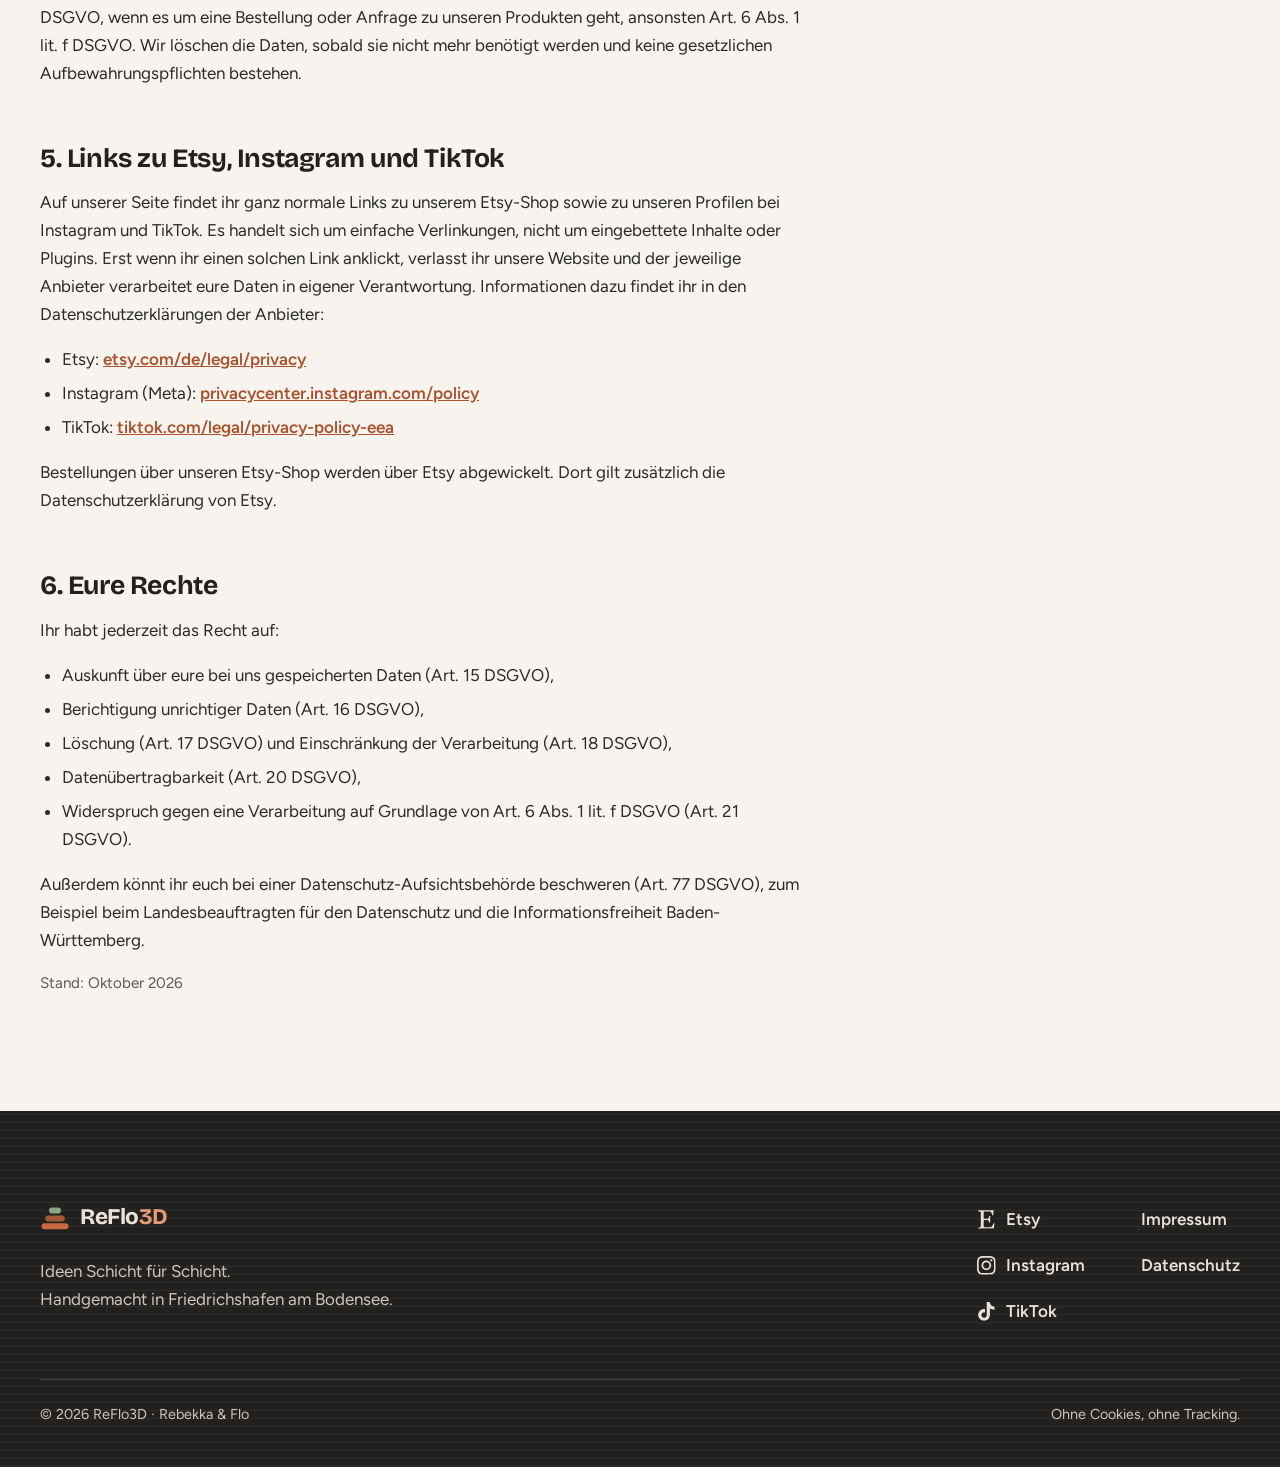
==== commit 6628e4f5: "Echte Produktfotos eingebaut, Impressum auf Rebekka Ott umgestellt Produktfotos - hero.jpg: Haniwa-G" ====
--- a/datenschutz.html
+++ b/datenschutz.html
@@ -92,7 +92,7 @@
 
         <h2>1. Verantwortliche</h2>
         <p>
-          Rebekka Ott &amp; Florian Böhme<br>
+          Rebekka Ott<br>
           Irisstraße 8<br>
           88096 Eriskirch<br>
           E-Mail: <a href="mailto:reflo3d@gmail.com">reflo3d@gmail.com</a>
--- a/assets/css/style.css
+++ b/assets/css/style.css
@@ -438,6 +438,10 @@
 .hero-media { position: absolute; inset: 0; z-index: -3; }
 .hero-media img {
   width: 100%; height: 100%; object-fit: cover; object-position: 72% 50%;
+}
+/* Hochformat: Ausschnitt weiter rechts, damit die Geister ganz im Bild sind */
+@media (max-aspect-ratio: 1/1) {
+  .hero-media img { object-position: 93% 50%; }
 }
 /* Dunkler Verlauf: sichert Kontrast für den Text auf jedem späteren Foto */
 .hero::before {
